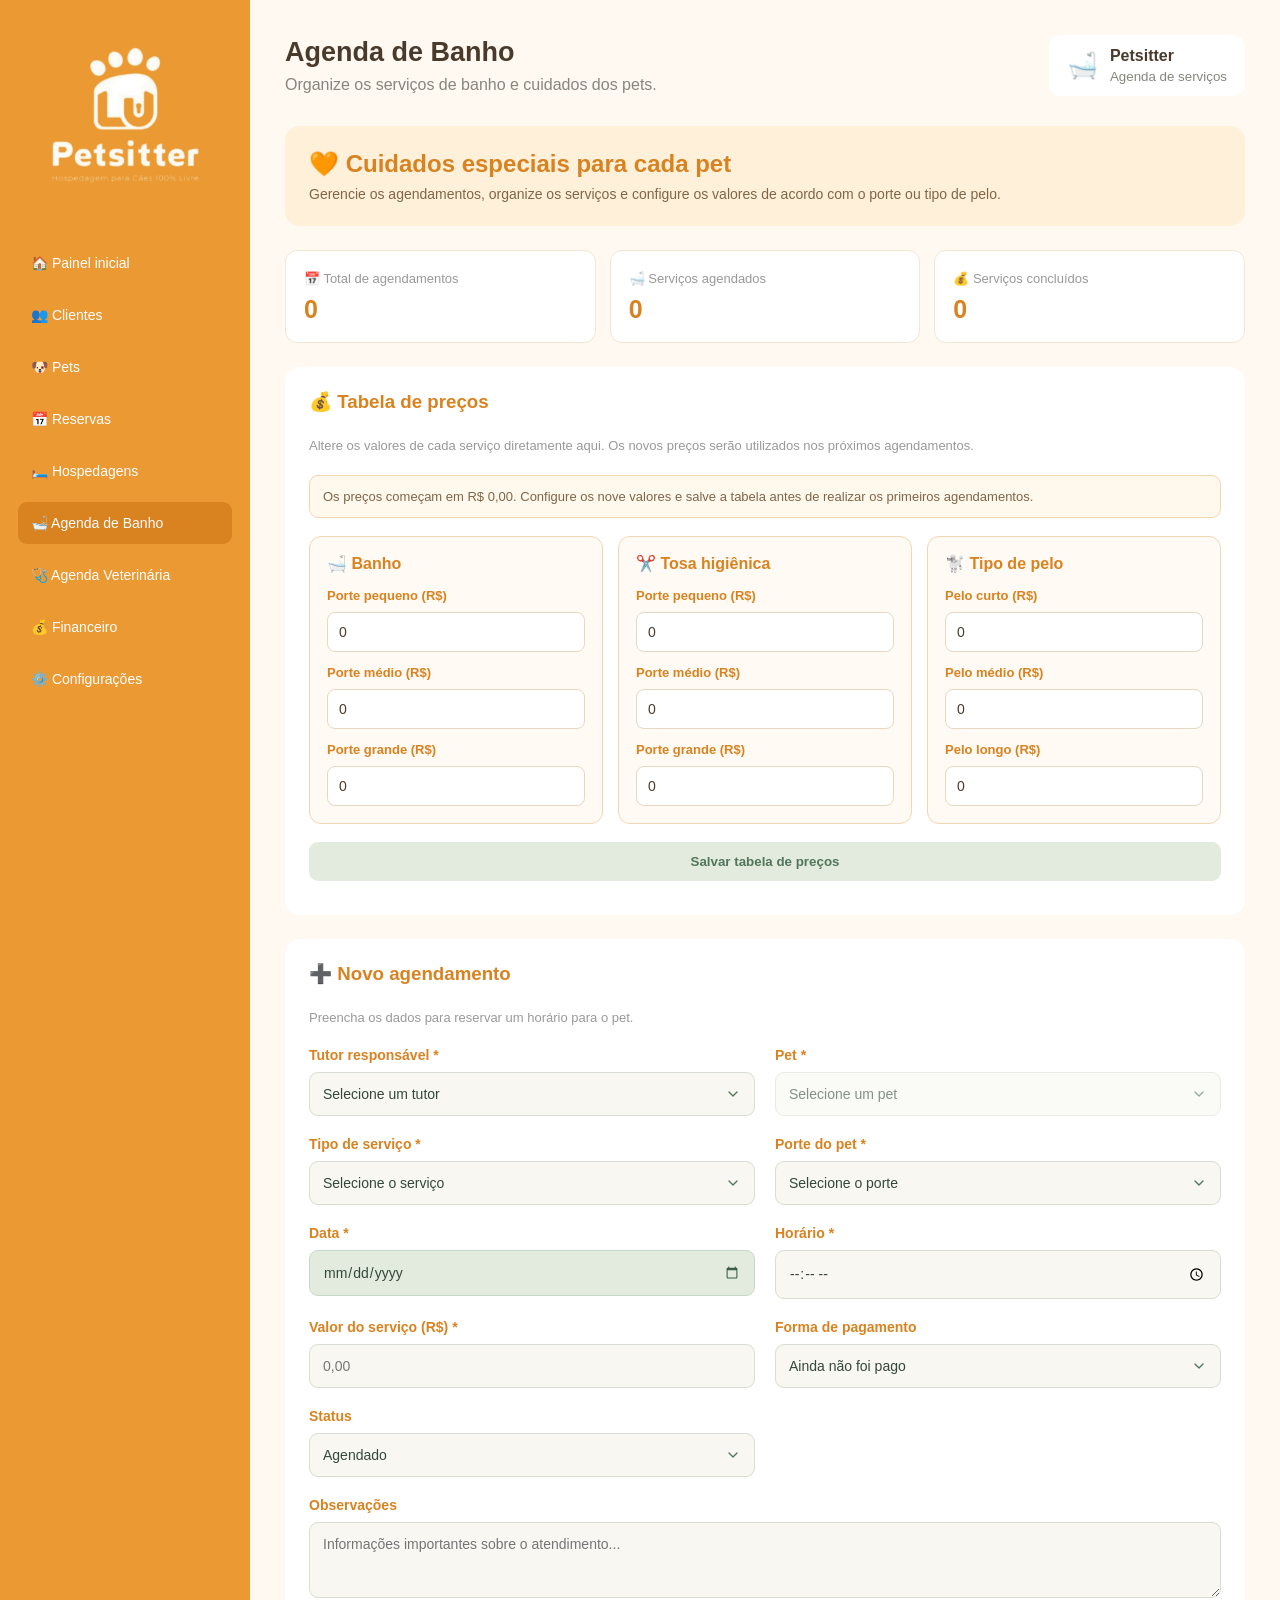
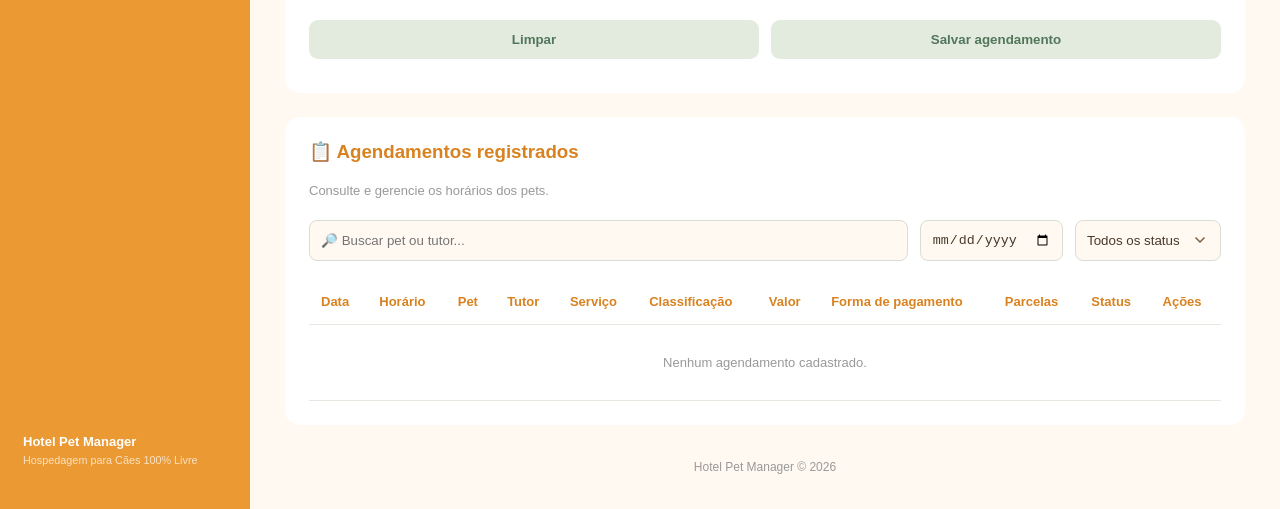
==== agenda-banho.html @ aa9d8057 "Atualizacao da Petsitter" ====
<!DOCTYPE html>
<html lang="pt-BR">
<head>
    <meta charset="UTF-8">
    <meta name="viewport" content="width=device-width, initial-scale=1.0">
    <meta name="theme-color" content="#EB9933">

    <title>Agenda de Banho | Petsitter</title>

    <link rel="stylesheet" href="css/style.css?v=5">

    <style>
        .pagina-intro {
            background: #FFF0DA;
            padding: 24px;
            border-radius: 15px;
            margin-bottom: 24px;
        }

        .pagina-intro h2 {
            color: #D98220;
            margin-bottom: 8px;
        }

        .pagina-intro p {
            color: #806548;
            font-size: 14px;
        }

        .secao-titulo {
            color: #D98220;
            margin-bottom: 8px;
        }

        .secao-descricao {
            color: #999;
            font-size: 13px;
            margin-bottom: 22px;
        }

        .precos-grid {
            display: grid;
            grid-template-columns: repeat(3, minmax(0, 1fr));
            gap: 15px;
        }

        .preco-card {
            background: #FFFAF3;
            border: 1px solid #F3D7B2;
            border-radius: 12px;
            padding: 17px;
        }

        .preco-card h4 {
            color: #D98220;
            margin-bottom: 15px;
        }

        .preco-card .form-group {
            margin-bottom: 13px;
        }

        .preco-card .form-group:last-child {
            margin-bottom: 0;
        }

        .preco-card label {
            font-size: 13px;
        }

        .preco-card input {
            width: 100%;
            padding: 11px;
            border: 1px solid #E8D7C1;
            border-radius: 8px;
            background: white;
            color: #493A2B;
        }

        .precos-acoes {
            display: flex;
            justify-content: flex-end;
            margin-top: 18px;
        }

        .precos-acoes button,
        .btn-agenda {
            border: none;
            border-radius: 9px;
            padding: 12px 18px;
            cursor: pointer;
            font-weight: bold;
        }

        .btn-salvar-precos {
            background: #EB9933;
            color: white;
        }

        .btn-salvar-precos:hover {
            background: #D98220;
        }

        .campo-parcelas {
            display: none;
        }

        .campo-parcelas.visivel {
            display: block;
        }

        .status-agenda {
            display: inline-block;
            padding: 6px 10px;
            border-radius: 20px;
            font-size: 11px;
            font-weight: bold;
            white-space: nowrap;
        }

        .status-agendado {
            background: #FFF0DA;
            color: #B86C14;
        }

        .status-concluido {
            background: #E2EBDD;
            color: #52765C;
        }

        .status-cancelado {
            background: #F4DEDA;
            color: #A3473B;
        }

        .acoes-agenda {
            display: flex;
            gap: 6px;
            flex-wrap: wrap;
        }

        .acoes-agenda button {
            border: none;
            border-radius: 7px;
            padding: 8px 10px;
            cursor: pointer;
            font-size: 12px;
        }

        .btn-status {
            background: #FFF0DA;
            color: #B86C14;
        }

        .btn-excluir-agenda {
            background: #F4DEDA;
            color: #A3473B;
        }

        .aviso-agenda {
            background: #FFF8EC;
            border: 1px solid #F3D7B2;
            color: #806548;
            border-radius: 9px;
            padding: 13px;
            font-size: 13px;
            margin-bottom: 18px;
        }

        .agenda-resumo {
            display: grid;
            grid-template-columns: repeat(3, minmax(0, 1fr));
            gap: 14px;
            margin-bottom: 24px;
        }

        .resumo-card {
            background: white;
            border-radius: 12px;
            padding: 18px;
            border: 1px solid #F3E6D5;
        }

        .resumo-card span {
            color: #999;
            font-size: 13px;
        }

        .resumo-card strong {
            display: block;
            color: #D98220;
            font-size: 25px;
            margin-top: 8px;
        }

        .agenda-filtros {
            display: flex;
            gap: 12px;
            flex-wrap: wrap;
            margin-bottom: 18px;
        }

        .agenda-filtros input,
        .agenda-filtros select {
            padding: 11px;
            border: 1px solid #D8DED3;
            border-radius: 8px;
            background: #FFF9F1;
            color: #493A2B;
        }

        .agenda-filtros input[type="search"] {
            flex: 1;
            min-width: 220px;
        }

        #filtroStatus {
            appearance: none;
            -webkit-appearance: none;
            color-scheme: light;
            padding-right: 40px;
            background-color: #FFF9F1;
            color: #493A2B;

            background-image: url("data:image/svg+xml,%3Csvg xmlns='http://www.w3.org/2000/svg' width='16' height='16' viewBox='0 0 24 24' fill='none' stroke='%23806548' stroke-width='2.5' stroke-linecap='round' stroke-linejoin='round'%3E%3Cpath d='m6 9 6 6 6-6'/%3E%3C/svg%3E");

            background-repeat: no-repeat;
            background-position: right 12px center;
        }

        #filtroStatus:focus {
            outline: 2px solid #EB9933;
            outline-offset: 1px;
        }

        @media(max-width: 850px) {
            .precos-grid {
                grid-template-columns: 1fr 1fr;
            }
        }

        @media(max-width: 650px) {
            .precos-grid,
            .agenda-resumo {
                grid-template-columns: 1fr;
            }

            .agenda-filtros {
                flex-direction: column;
            }

            .agenda-filtros input,
            .agenda-filtros select {
                width: 100%;
            }

            .precos-acoes button {
                width: 100%;
            }
        }

        body.modo-escuro .preco-card,
        body.modo-escuro .resumo-card {
            background: #2B362E;
            border-color: #526957;
        }

        body.modo-escuro .preco-card input,
        body.modo-escuro .agenda-filtros input,
        body.modo-escuro .agenda-filtros select {
            background: #202923;
            color: #E5EDE5;
            border-color: #526957;
        }

        body.modo-escuro .pagina-intro {
            background: #49321F;
        }

        body.modo-escuro .pagina-intro p {
            color: #E5D0B5;
        }

        body.modo-escuro .aviso-agenda {
            background: #49321F;
            border-color: #79502D;
            color: #FFE0B5;
        }

        body.modo-escuro .resumo-card span {
            color: #B5C4B5;
        }

        body.modo-escuro #filtroStatus {
            color-scheme: dark;
            background-color: #202923;
            color: #E5EDE5;

            background-image: url("data:image/svg+xml,%3Csvg xmlns='http://www.w3.org/2000/svg' width='16' height='16' viewBox='0 0 24 24' fill='none' stroke='%23E5D0B5' stroke-width='2.5' stroke-linecap='round' stroke-linejoin='round'%3E%3Cpath d='m6 9 6 6 6-6'/%3E%3C/svg%3E");
        }
    </style>
</head>

<body>

<div class="layout">

    <aside class="sidebar">

        <div class="logo logo-petsitter">
            <img
                src="img/logo-petsitter-transparente.png"
                alt="Petsitter - Hospedagem para Cães 100% Livre"
            >
        </div>

        <nav>
            <a href="index.html">🏠 Painel inicial</a>
            <a href="clientes.html">👥 Clientes</a>
            <a href="pets.html">🐶 Pets</a>
            <a href="reservas.html">📅 Reservas</a>
            <a href="hospedagem.html">🛏️ Hospedagens</a>
            <a href="agenda-banho.html" class="active">🛁 Agenda de Banho</a>
            <a href="agenda-vet.html">🩺 Agenda Veterinária</a>
            <a href="financeiro.html">💰 Financeiro</a>
            <a href="configuracoes.html">⚙️ Configurações</a>
        </nav>

        <div class="sidebar-footer">
            <span class="nomeHotelDinamico">Petsitter</span>
            <small>Hospedagem para Cães 100% Livre</small>
        </div>

    </aside>

    <div class="menu-fundo" id="menuFundo"></div>

    <main class="main-content">

        <header class="topbar">

            <button
                class="menu-toggle"
                id="abrirMenu"
                type="button"
                aria-label="Abrir menu"
                aria-expanded="false"
            >☰</button>

            <div>
                <h1>Agenda de Banho</h1>
                <p>Organize os serviços de banho e cuidados dos pets.</p>
            </div>

            <div class="user-profile">
                <span>🛁</span>
                <div>
                    <strong>Petsitter</strong>
                    <small>Agenda de serviços</small>
                </div>
            </div>

        </header>

        <section class="pagina-intro">
            <h2>🧡 Cuidados especiais para cada pet</h2>
            <p>
                Gerencie os agendamentos, organize os serviços
                e configure os valores de acordo com o porte ou tipo de pelo.
            </p>
        </section>

        <!-- RESUMO -->

        <section class="agenda-resumo">

            <div class="resumo-card">
                <span>📅 Total de agendamentos</span>
                <strong id="totalAgendamentos">0</strong>
            </div>

            <div class="resumo-card">
                <span>🛁 Serviços agendados</span>
                <strong id="servicosPendentes">0</strong>
            </div>

            <div class="resumo-card">
                <span>💰 Serviços concluídos</span>
                <strong id="servicosConcluidos">0</strong>
            </div>

        </section>

        <!-- CONFIGURAÇÃO DE PREÇOS -->

        <section class="panel client-form">

            <h3 class="secao-titulo">💰 Tabela de preços</h3>

            <p class="secao-descricao">
                Altere os valores de cada serviço diretamente aqui.
                Os novos preços serão utilizados nos próximos agendamentos.
            </p>

            <div class="aviso-agenda" id="avisoConfigPrecos">
                Os preços começam em R$ 0,00. Configure os nove valores
                e salve a tabela antes de realizar os primeiros agendamentos.
            </div>

            <div class="precos-grid">

                <div class="preco-card">
                    <h4>🛁 Banho</h4>

                    <div class="form-group">
                        <label for="banhoPequeno">Porte pequeno (R$)</label>
                        <input type="number" id="banhoPequeno" min="0" step="0.01">
                    </div>

                    <div class="form-group">
                        <label for="banhoMedio">Porte médio (R$)</label>
                        <input type="number" id="banhoMedio" min="0" step="0.01">
                    </div>

                    <div class="form-group">
                        <label for="banhoGrande">Porte grande (R$)</label>
                        <input type="number" id="banhoGrande" min="0" step="0.01">
                    </div>
                </div>

                <div class="preco-card">
                    <h4>✂️ Tosa higiênica</h4>

                    <div class="form-group">
                        <label for="tosaPequeno">Porte pequeno (R$)</label>
                        <input type="number" id="tosaPequeno" min="0" step="0.01">
                    </div>

                    <div class="form-group">
                        <label for="tosaMedio">Porte médio (R$)</label>
                        <input type="number" id="tosaMedio" min="0" step="0.01">
                    </div>

                    <div class="form-group">
                        <label for="tosaGrande">Porte grande (R$)</label>
                        <input type="number" id="tosaGrande" min="0" step="0.01">
                    </div>
                </div>

                <div class="preco-card">
                    <h4>🐩 Tipo de pelo</h4>

                    <div class="form-group">
                        <label for="peloPequeno">Pelo curto (R$)</label>
                        <input type="number" id="peloPequeno" min="0" step="0.01">
                    </div>

                    <div class="form-group">
                        <label for="peloMedio">Pelo médio (R$)</label>
                        <input type="number" id="peloMedio" min="0" step="0.01">
                    </div>

                    <div class="form-group">
                        <label for="peloGrande">Pelo longo (R$)</label>
                        <input type="number" id="peloGrande" min="0" step="0.01">
                    </div>
                </div>

            </div>

            <div class="precos-acoes">
                <button
                    type="button"
                    class="btn-agenda btn-salvar-precos"
                    id="salvarPrecos"
                >
                    Salvar tabela de preços
                </button>
            </div>

        </section>

        <!-- NOVO AGENDAMENTO -->

        <section class="panel client-form">

            <h3 class="secao-titulo">➕ Novo agendamento</h3>

            <p class="secao-descricao">
                Preencha os dados para reservar um horário para o pet.
            </p>

            <form id="agendaForm">

                <div class="form-grid">

                    <div class="form-group">
                        <label for="agendaTutor">Tutor responsável *</label>
                        <select id="agendaTutor" required>
                            <option value="">Selecione um tutor</option>
                        </select>
                    </div>

                    <div class="form-group">
                        <label for="agendaPet">Pet *</label>
                        <select id="agendaPet" required disabled>
                            <option value="">Selecione um pet</option>
                        </select>
                    </div>

                    <div class="form-group">
                        <label for="agendaServico">Tipo de serviço *</label>
                        <select id="agendaServico" required>
                            <option value="">Selecione o serviço</option>
                            <option value="banho">Banho</option>
                            <option value="tosa">Tosa higiênica</option>
                            <option value="pelo">Tipo de pelo</option>
                        </select>
                    </div>

                    <div class="form-group">
                        <label for="agendaPorte" id="labelClassificacao">
                            Porte do pet *
                        </label>

                        <select id="agendaPorte" required>
                            <option value="">Selecione o porte</option>
                            <option value="pequeno">Pequeno</option>
                            <option value="medio">Médio</option>
                            <option value="grande">Grande</option>
                        </select>
                    </div>

                    <div class="form-group">
                        <label for="agendaData">Data *</label>
                        <input type="date" id="agendaData" required>
                    </div>

                    <div class="form-group">
                        <label for="agendaHorario">Horário *</label>
                        <input type="time" id="agendaHorario" required>
                    </div>

                    <div class="form-group">
                        <label for="agendaValor">Valor do serviço (R$) *</label>
                        <input
                            type="number"
                            id="agendaValor"
                            min="0"
                            step="0.01"
                            placeholder="0,00"
                            required
                        >
                    </div>

                    <div class="form-group">
                        <label for="agendaFormaPagamento">Forma de pagamento</label>
                        <select id="agendaFormaPagamento">
                            <option value="">Ainda não foi pago</option>
                            <option value="PIX">PIX</option>
                            <option value="Dinheiro">Dinheiro</option>
                            <option value="Cartão de crédito">Cartão de crédito</option>
                            <option value="Cartão de débito">Cartão de débito</option>
                        </select>
                    </div>

                    <div class="form-group campo-parcelas" id="grupoParcelas">
                        <label for="agendaParcelas">Parcelamento no crédito</label>
                        <select id="agendaParcelas">
                            <option value="1">1x</option>
                            <option value="2">2x</option>
                            <option value="3">3x</option>
                            <option value="4">4x</option>
                            <option value="5">5x</option>
                            <option value="6">6x</option>
                            <option value="7">7x</option>
                            <option value="8">8x</option>
                            <option value="9">9x</option>
                            <option value="10">10x</option>
                            <option value="11">11x</option>
                            <option value="12">12x</option>
                        </select>
                    </div>

                    <div class="form-group">
                        <label for="agendaStatus">Status</label>
                        <select id="agendaStatus">
                            <option value="Agendado">Agendado</option>
                            <option value="Concluído">Concluído</option>
                            <option value="Cancelado">Cancelado</option>
                        </select>
                    </div>

                    <div class="form-group full-width">
                        <label for="agendaObservacoes">Observações</label>
                        <textarea
                            id="agendaObservacoes"
                            rows="3"
                            placeholder="Informações importantes sobre o atendimento..."
                        ></textarea>
                    </div>

                </div>

                <div class="form-actions">

                    <button type="reset" class="btn-secondary">
                        Limpar
                    </button>

                    <button type="submit" class="btn-primary">
                        Salvar agendamento
                    </button>

                </div>

            </form>

        </section>

        <!-- LISTA DE AGENDAMENTOS -->

        <section class="panel client-list">

            <div class="list-header">
                <div>
                    <h3 class="secao-titulo">📋 Agendamentos registrados</h3>
                    <p>Consulte e gerencie os horários dos pets.</p>
                </div>
            </div>

            <div class="agenda-filtros">

                <input
                    type="search"
                    id="filtroBusca"
                    placeholder="🔎 Buscar pet ou tutor..."
                    aria-label="Buscar pet ou tutor"
                >

                <input
                    type="date"
                    id="filtroData"
                    aria-label="Filtrar por data"
                >

                <select id="filtroStatus">
                    <option value="">Todos os status</option>
                    <option value="Agendado">Agendados</option>
                    <option value="Concluído">Concluídos</option>
                    <option value="Cancelado">Cancelados</option>
                </select>

            </div>

            <div class="table-container">

                <table>

                    <thead>
                        <tr>
                            <th>Data</th>
                            <th>Horário</th>
                            <th>Pet</th>
                            <th>Tutor</th>
                            <th>Serviço</th>
                            <th>Classificação</th>
                            <th>Valor</th>
                            <th>Forma de pagamento</th>
                            <th>Parcelas</th>
                            <th>Status</th>
                            <th>Ações</th>
                        </tr>
                    </thead>

                    <tbody id="agendaTable">
                        <tr>
                            <td colspan="11" class="empty-table">
                                Nenhum agendamento cadastrado.
                            </td>
                        </tr>
                    </tbody>

                </table>

            </div>

        </section>

        <footer>
            <span class="nomeHotelDinamico">Petsitter</span> © 2026
        </footer>

    </main>

</div>

<script src="js/agenda-banho.js?v=4"></script>
<script src="js/app.js?v=5"></script>

</body>
</html>
---- css/style.css ----
* {
    margin: 0;
    padding: 0;
    box-sizing: border-box;
}

body {
    font-family: Arial, sans-serif;
    background: #F5F3EA;
    color: #34483A;
    min-height: 100vh;
}

.layout {
    display: flex;
    min-height: 100vh;
}

.sidebar {
    width: 250px;
    min-height: 100vh;
    background: #52765C;
    color: white;
    padding: 28px 18px;
    display: flex;
    flex-direction: column;
}

.logo {
    text-align: center;
    margin-bottom: 40px;
}

.logo span {
    font-size: 35px;
}

.logo h2 {
    font-size: 22px;
    margin-top: 8px;
}

.logo small {
    letter-spacing: 3px;
    font-size: 10px;
}

nav {
    display: flex;
    flex-direction: column;
    gap: 10px;
}

nav a {
    color: white;
    text-decoration: none;
    padding: 13px;
    border-radius: 9px;
    font-size: 14px;
}

nav a:hover,
nav a.active {
    background: #6F9277;
}

.sidebar-footer {
    margin-top: auto;
    font-size: 13px;
    padding: 15px 5px;
}

.sidebar-footer small {
    display: block;
    margin-top: 5px;
    opacity: 0.7;
}

.main-content {
    flex: 1;
    padding: 35px;
    min-width: 0;
}

.topbar {
    display: flex;
    justify-content: space-between;
    align-items: center;
    gap: 20px;
    margin-bottom: 30px;
}

.topbar h1 {
    font-size: 27px;
    margin-bottom: 8px;
}

.topbar p {
    color: #85877E;
}

.user-profile {
    display: flex;
    align-items: center;
    gap: 12px;
    background: white;
    padding: 12px 18px;
    border-radius: 12px;
}

.user-profile span {
    font-size: 25px;
}

.user-profile small {
    display: block;
    color: #85877E;
    margin-top: 4px;
}

.welcome {
    background: #E2EBDD;
    padding: 28px;
    border-radius: 16px;
    margin-bottom: 25px;
}

.welcome h2 {
    font-size: 22px;
    margin-bottom: 9px;
}

.welcome p {
    color: #69776A;
}

.stats {
    display: grid;
    grid-template-columns: repeat(4, minmax(0, 1fr));
    gap: 18px;
    margin-bottom: 25px;
}

.stat-card {
    background: white;
    padding: 22px;
    border-radius: 15px;
    box-shadow: 0 3px 12px #34483A0A;
}

.stat-card span {
    font-size: 25px;
}

.stat-card p {
    color: #85877E;
    margin: 13px 0;
    font-size: 14px;
}

.stat-card h2 {
    font-size: 25px;
    color: #52765C;
    margin-bottom: 8px;
}

.stat-card small {
    color: #999;
}

.dashboard-bottom {
    display: grid;
    grid-template-columns: 1.5fr 1fr;
    gap: 20px;
}

.panel {
    background: white;
    padding: 24px;
    border-radius: 15px;
}

.panel h3 {
    margin-bottom: 20px;
}

.empty-state {
    color: #999;
    padding: 20px 0;
    font-size: 14px;
}

.panel button {
    width: 100%;
    padding: 12px;
    margin-bottom: 10px;
    border: none;
    border-radius: 8px;
    background: #E2EBDD;
    color: #52765C;
    cursor: pointer;
    font-weight: bold;
}

.panel button:hover {
    background: #D1E0CE;
}

footer {
    text-align: center;
    color: #999;
    font-size: 12px;
    margin-top: 35px;
}

@media (max-width: 900px) {
    .stats {
        grid-template-columns: repeat(2, minmax(0, 1fr));
    }
}

/* CADASTRO DE CLIENTES */

.client-form,
.client-list {
    margin-bottom: 24px;
}

.client-form h3 {
    margin-bottom: 25px;
}

.form-grid {
    display: grid;
    grid-template-columns: repeat(2, minmax(0, 1fr));
    gap: 20px;
}

.form-group {
    display: flex;
    flex-direction: column;
    gap: 9px;
}

.form-group label {
    font-size: 14px;
    font-weight: bold;
    color: #52765C;
}

.form-group input,
.form-group textarea {
    width: 100%;
    padding: 13px;
    border: 1px solid #D8DED3;
    border-radius: 9px;
    background: #F8F7F1;
    color: #34483A;
    font-family: Arial, sans-serif;
    font-size: 14px;
    outline: none;
}

.form-group input:focus,
.form-group textarea:focus {
    border-color: #6F9277;
    box-shadow: 0 0 0 3px #6F927722;
}

.form-group textarea {
    resize: vertical;
}

.full-width {
    grid-column: 1 / -1;
}

.form-actions {
    display: flex;
    justify-content: flex-end;
    gap: 12px;
    margin-top: 22px;
}

.form-actions button {
    padding: 12px 20px;
    border: none;
    border-radius: 9px;
    cursor: pointer;
    font-weight: bold;
}

.btn-primary {
    background: #52765C;
    color: white;
}

.btn-primary:hover {
    background: #3F6049;
}

.btn-secondary {
    background: #E8E8DF;
    color: #526052;
}

.list-header {
    display: flex;
    justify-content: space-between;
    align-items: center;
    gap: 15px;
    margin-bottom: 22px;
}

.list-header p {
    color: #999;
    margin-top: 7px;
    font-size: 13px;
}

#clientCount {
    background: #E2EBDD;
    color: #52765C;
    padding: 9px 13px;
    border-radius: 20px;
    font-size: 13px;
}

.table-container {
    width: 100%;
    overflow-x: auto;
}

table {
    width: 100%;
    border-collapse: collapse;
    text-align: left;
}

th, td {
    padding: 15px 12px;
    border-bottom: 1px solid #E7E7DF;
    font-size: 13px;
}

th {
    color: #52765C;
}

td {
    color: #777D72;
}

.empty-table {
    text-align: center;
    padding: 30px;
    color: #999;
}

.btn-delete {
    background: #F4DEDA;
    color: #A3473B;
    border: none;
    border-radius: 7px;
    padding: 8px 12px;
    cursor: pointer;
}

@media (max-width: 650px) {
    .form-grid {
        grid-template-columns: 1fr;
    }

    .full-width {
        grid-column: auto;
    }

    .list-header {
        align-items: flex-start;
        flex-direction: column;
    }

    .form-actions {
        flex-wrap: wrap;
    }
}

/* SELECT DO CADASTRO DE PETS E RESERVAS */

.form-group select {
    width: 100%;
    padding: 13px 40px 13px 13px;
    border: 1px solid #D8DED3;
    border-radius: 9px;
    background-color: #F8F7F1;
    color: #34483A;
    font-family: Arial, sans-serif;
    font-size: 14px;
    outline: none;
    appearance: none;
    -webkit-appearance: none;
    background-image: url("data:image/svg+xml,%3Csvg xmlns='http://www.w3.org/2000/svg' width='16' height='16' viewBox='0 0 24 24' fill='none' stroke='%2352765C' stroke-width='2' stroke-linecap='round' stroke-linejoin='round'%3E%3Cpath d='m6 9 6 6 6-6'/%3E%3C/svg%3E");
    background-repeat: no-repeat;
    background-position: right 13px center;
    background-size: 16px;
    cursor: pointer;
}

.form-group select:focus {
    border-color: #6F9277;
    box-shadow: 0 0 0 3px #6F927722;
}

.form-group select:disabled {
    opacity: 0.6;
    cursor: not-allowed;
}

.form-group select option {
    background-color: #34483A;
    color: #F5F3EA;
}

/* DATAS DE ENTRADA E SAÍDA */

.form-group input[type="date"] {
    background-color: #E2EBDD;
    color: #34483A;
    color-scheme: light;
    border: 1px solid #C8D8C6;
    border-radius: 9px;
    padding: 13px;
    cursor: pointer;
}

.form-group input[type="date"]::-webkit-calendar-picker-indicator {
    cursor: pointer;
    filter: invert(38%) sepia(15%) saturate(800%)
            hue-rotate(85deg) brightness(85%);
}

/* CAMPO DE VALOR SEM SETINHAS */

.form-group input[type="number"] {
    appearance: textfield;
    -moz-appearance: textfield;
}

.form-group input[type="number"]::-webkit-inner-spin-button,
.form-group input[type="number"]::-webkit-outer-spin-button {
    -webkit-appearance: none;
    margin: 0;
}

/* FOCO DOS CAMPOS */

.form-group input[type="date"]:focus,
.form-group input[type="number"]:focus {
    border-color: #6F9277;
    box-shadow: 0 0 0 3px #6F927722;
    outline: none;
}

/* PAINEL DO RELÓGIO */

.painel-relogio {
    text-align: center;
    display: flex;
    flex-direction: column;
    justify-content: center;
    align-items: center;
    min-height: 260px;
    background: #E2EBDD;
}

.painel-relogio > span {
    color: #52765C;
    font-weight: 600;
}

.painel-relogio h2 {
    font-size: 46px;
    color: #365640;
    margin: 18px 0 5px;
    letter-spacing: 3px;
}

.painel-relogio > p {
    color: #52765C;
    text-transform: capitalize;
}

.mensagem-dia {
    margin-top: 20px;
    color: #365640;
    font-size: 14px;
    font-weight: 500;
}

/* CENTRAL DE GERENCIAMENTO */

.painel-acessos > p {
    color: #777;
    margin: 8px 0 20px;
}

.acessos-grid {
    display: grid;
    grid-template-columns: repeat(2, minmax(0, 1fr));
    gap: 12px;
}

.acesso-card {
    background: #F7F8F5;
    border: 1px solid #E2EBDD;
    border-radius: 12px;
    padding: 15px 10px;
    text-decoration: none;
    display: flex;
    flex-direction: column;
    gap: 6px;
    transition: 0.2s;
}

.acesso-card:hover {
    background: #E2EBDD;
    transform: translateY(-3px);
}

.acesso-card span {
    font-size: 25px;
}

.acesso-card strong {
    color: #365640;
}

.acesso-card small {
    color: #777;
    font-size: 12px;
}

@media (max-width: 600px) {
    .acessos-grid {
        grid-template-columns: 1fr;
    }

    .painel-relogio h2 {
        font-size: 36px;
    }
}

/* RELÓGIO DO DASHBOARD */

.painel-relogio {
    display: flex;
    flex-direction: column;
    justify-content: center;
    align-items: center;
    text-align: center;
    background: #E2EBDD;
}

.painel-relogio h2 {
    font-size: 36px;
    color: #365640;
    margin: 15px 0 5px;
    letter-spacing: 2px;
}

.painel-relogio p {
    color: #52765C;
    text-transform: capitalize;
}

.mensagem-dia {
    margin-top: 18px;
    color: #365640;
    font-size: 13px;
    font-weight: 500;
}

/* MENU LATERAL NO CELULAR */

.menu-toggle {
    display: none;
    border: none;
    background: #52765C;
    color: white;
    font-size: 25px;
    width: 46px;
    height: 46px;
    border-radius: 10px;
    cursor: pointer;
    align-items: center;
    justify-content: center;
}

.menu-fechar {
    display: none !important;
}

.menu-fundo {
    display: none;
}

/* AJUSTES GERAIS DO MENU MOBILE */

@media (max-width: 650px) {

    .layout {
        display: block;
        min-height: 100vh;
    }

    .sidebar {
        position: fixed;
        top: 0;
        left: 0;
        bottom: 0;
        width: min(290px, 82vw);
        height: 100vh;
        height: 100dvh;
        min-height: 0;
        overflow-y: auto;
        z-index: 1001;
        padding: 28px 18px;
        transform: translateX(-105%);
        transition: transform 0.28s ease;
        box-shadow: 8px 0 25px #00000020;
    }

    body.menu-aberto .sidebar {
        transform: translateX(0);
    }

    .menu-toggle {
        display: flex;
        align-items: center;
        justify-content: center;
        flex-shrink: 0;
        width: 44px;
        height: 44px;
        border: none;
        border-radius: 9px;
        background: #E2EBDD;
        color: #365640;
        font-size: 27px;
        cursor: pointer;
    }

    .menu-fundo {
        display: block;
        position: fixed;
        inset: 0;
        z-index: 1000;
        background: #00000055;
        opacity: 0;
        visibility: hidden;
        transition: opacity 0.28s ease,
                    visibility 0.28s ease;
    }

    body.menu-aberto .menu-fundo {
        opacity: 1;
        visibility: visible;
    }

    .logo {
        margin-bottom: 35px;
    }

    nav {
        gap: 9px;
    }

    nav a {
        font-size: 16px;
        padding: 15px 13px;
    }

    .sidebar-footer {
        display: block;
    }

    .main-content {
        width: 100%;
        padding: 18px 14px 25px;
    }

    .topbar {
        flex-direction: row;
        align-items: center;
        gap: 12px;
    }

    .topbar > div:first-of-type {
        flex: 1;
        min-width: 0;
    }

    .topbar h1 {
        font-size: 25px;
    }

    .topbar p {
        font-size: 14px;
        line-height: 1.4;
    }

    .user-profile {
        padding: 9px;
        gap: 7px;
    }

    .user-profile span {
        font-size: 22px;
    }

    .user-profile strong {
        font-size: 13px;
    }

    .user-profile small {
        font-size: 11px;
    }

    .welcome {
        padding: 20px 17px;
        margin-bottom: 18px;
    }

    .welcome h2 {
        font-size: 20px;
        line-height: 1.4;
    }

    .welcome p {
        font-size: 15px;
    }

    .stats {
        grid-template-columns: repeat(2, minmax(0, 1fr));
        gap: 11px;
        margin-bottom: 18px;
    }

    .stat-card {
        padding: 15px 12px;
    }

    .stat-card span {
        font-size: 24px;
    }

    .stat-card p {
        font-size: 15px;
        line-height: 1.35;
        margin: 9px 0;
    }

    .stat-card h2 {
        font-size: 22px;
    }

    .stat-card small {
        font-size: 12px;
        line-height: 1.4;
    }

    .dashboard-bottom {
        grid-template-columns: minmax(0, 1.3fr) minmax(112px, 0.85fr);
        gap: 10px;
        align-items: stretch;
    }

    .dashboard-bottom .panel {
        min-width: 0;
        padding: 13px 10px;
        border-radius: 12px;
    }

    .dashboard-bottom .panel h3 {
        font-size: 14px;
        line-height: 1.4;
        margin-bottom: 12px;
    }

    .empty-state {
        font-size: 13px;
        line-height: 1.5;
        padding: 10px 0;
    }

    .painel-relogio {
        min-height: 0;
        gap: 5px;
    }

    .painel-relogio h2 {
        font-size: clamp(20px, 6vw, 27px);
        letter-spacing: 0;
        margin: 8px 0 3px;
    }

    .painel-relogio p {
        font-size: 11px;
        line-height: 1.4;
    }

    .mensagem-dia {
        font-size: 11px;
        line-height: 1.4;
        margin-top: 8px;
    }

    footer {
        font-size: 12px;
        margin-top: 25px;
    }
}

@media (max-width: 360px) {

    .main-content {
        padding-left: 10px;
        padding-right: 10px;
    }

    .dashboard-bottom {
        grid-template-columns: minmax(0, 1.15fr) minmax(105px, 0.85fr);
        gap: 7px;
    }

    .dashboard-bottom .panel {
        padding: 10px 8px;
    }

    .user-profile {
        padding: 7px;
    }

    .user-profile small {
        display: none;
    }
}

/* BOTÃO DO MENU NAS PÁGINAS INTERNAS */

.menu-toggle {
    display: none;
}

@media screen and (max-width: 650px) {

    .topbar .menu-toggle,
    button.menu-toggle#abrirMenu {
        display: flex !important;
        visibility: visible !important;
        opacity: 1 !important;
        align-items: center !important;
        justify-content: center !important;
        flex: 0 0 44px !important;
        width: 44px !important;
        min-width: 44px !important;
        height: 44px !important;
        padding: 0 !important;
        margin: 0 !important;
        border: 0 !important;
        border-radius: 9px !important;
        background: #E2EBDD !important;
        color: #365640 !important;
        font-family: Arial, sans-serif;
        font-size: 27px !important;
        line-height: 1 !important;
        cursor: pointer;
    }

    .topbar {
        display: flex;
        flex-direction: row !important;
        align-items: center !important;
        gap: 12px;
    }
}

/* =====================================
   PAINEL INICIAL - MELHOR APROVEITAMENTO
===================================== */

.main-content:has(.dashboard-bottom) {
    min-height: 100vh;
    display: flex;
    flex-direction: column;
}

.main-content:has(.dashboard-bottom) .dashboard-bottom {
    flex: 1;
    min-height: 280px;
    align-items: stretch;
}

.main-content:has(.dashboard-bottom) .dashboard-bottom > .panel {
    min-height: 100%;
}

.main-content:has(.dashboard-bottom) footer {
    margin-top: auto;
    padding-top: 25px;
    padding-bottom: 10px;
}

/* AJUSTE DO PAINEL NO CELULAR */

@media screen and (max-width: 650px) {

    .main-content:has(.dashboard-bottom) {
        min-height: 100dvh;
    }

    .main-content:has(.dashboard-bottom) .dashboard-bottom {
        flex: 1;
        min-height: 280px;
    }

    .main-content:has(.dashboard-bottom) .dashboard-bottom > .panel {
        min-height: 100%;
    }

    .main-content:has(.dashboard-bottom) footer {
        margin-top: auto;
        padding-top: 25px;
        padding-bottom: 15px;
    }
}

/* AJUSTE DO ESPAÇO INFERIOR - HOSPEDAGENS */
@media screen and (max-width: 650px) {
    .main-content:has(#hospedagemTable) {
        min-height: 100dvh;
        display: flex;
        flex-direction: column;
    }

    .main-content:has(#hospedagemTable) footer {
        margin-top: auto;
        padding-top: 15px;
        padding-bottom: 10px;
    }
}

/* =====================================
   MODO ESCURO - HOTEL PET MANAGER
===================================== */

body.modo-escuro {
    background: #202923;
    color: #E5EDE5;
}

body.modo-escuro .main-content {
    background: #202923;
}

body.modo-escuro .topbar p,
body.modo-escuro .welcome p {
    color: #B5C4B5;
}

body.modo-escuro .welcome,
body.modo-escuro .painel-relogio {
    background: #303D33;
    color: #E5EDE5;
}

body.modo-escuro .panel,
body.modo-escuro .stat-card,
body.modo-escuro .user-profile {
    background: #2B362E;
    color: #E5EDE5;
    box-shadow: 0 3px 12px #00000020;
}

body.modo-escuro .stat-card h2,
body.modo-escuro .painel-relogio h2,
body.modo-escuro .mensagem-dia {
    color: #A8D0AE;
}

body.modo-escuro .stat-card p,
body.modo-escuro .stat-card small,
body.modo-escuro .user-profile small,
body.modo-escuro .empty-state,
body.modo-escuro .panel p {
    color: #B5C4B5;
}

body.modo-escuro .form-group label,
body.modo-escuro th {
    color: #A8D0AE;
}

body.modo-escuro .form-group input,
body.modo-escuro .form-group textarea,
body.modo-escuro .form-group select {
    background-color: #202923;
    color: #E5EDE5;
    border-color: #526957;
}

body.modo-escuro .form-group input::placeholder,
body.modo-escuro .form-group textarea::placeholder {
    color: #9AA99C;
}

body.modo-escuro .form-group input[type="date"] {
    background-color: #202923;
    color: #E5EDE5;
    color-scheme: dark;
    border-color: #526957;
}

body.modo-escuro .form-group select option {
    background-color: #2B362E;
    color: #E5EDE5;
}

body.modo-escuro th,
body.modo-escuro td {
    border-bottom-color: #435247;
}

body.modo-escuro td {
    color: #C4CEC5;
}

body.modo-escuro .acesso-card {
    background: #202923;
    border-color: #526957;
}

body.modo-escuro .acesso-card strong {
    color: #A8D0AE;
}

body.modo-escuro .acesso-card small {
    color: #B5C4B5;
}

body.modo-escuro .acesso-card:hover {
    background: #35483A;
}

body.modo-escuro #clientCount {
    background: #35483A;
    color: #C6E2CA;
}

body.modo-escuro footer {
    color: #9AA99C;
}

body.modo-escuro .menu-toggle {
    background: #35483A !important;
    color: #E5EDE5 !important;
}

body.modo-escuro .sidebar {
    background: #293B2E;
}

body.modo-escuro nav a:hover,
body.modo-escuro nav a.active {
    background: #46664D;
}

body.modo-escuro .btn-secondary {
    background: #35483A;
    color: #E5EDE5;
}

body.modo-escuro .panel button:not(.btn-primary) {
    background: #35483A;
    color: #C6E2CA;
}

body.modo-escuro .panel button:not(.btn-primary):hover {
    background: #46664D;
}

body.modo-escuro .btn-delete {
    background: #593B38;
    color: #F0B6AC;
}

/* ALINHAMENTO DOS CHECKBOXES */

.form-group label:has(input[type="checkbox"]) {
    display: flex;
    align-items: center;
    justify-content: flex-start;
    gap: 10px;
    text-align: left;
    width: 100%;
}

.form-group input[type="checkbox"] {
    width: 20px !important;
    height: 20px;
    flex: 0 0 20px;
    margin: 0;
    accent-color: #52765C;
}

/* ALINHAMENTO DOS CONTROLES DE CONFIGURAÇÕES */

.form-group label:has(input[type="checkbox"]) {
    display: flex;
    align-items: center;
    justify-content: flex-start;
    gap: 10px;
    width: 100%;
    text-align: left;
    cursor: pointer;
    margin-bottom: 10px;
}

.form-group label input[type="checkbox"] {
    width: 18px !important;
    height: 18px;
    min-width: 18px;
    margin: 0;
    flex-shrink: 0;
    accent-color: #52765C;
    cursor: pointer;
}

/* =====================================
   IDENTIDADE VISUAL PETSITTER
===================================== */

:root {
    --laranja-principal: #EB9933;
    --laranja-escuro: #D98220;
    --laranja-claro: #FFF0DA;
    --laranja-destaque: #F4B65F;
}

/* Cores gerais */
body {
    background: #FFF9F1;
    color: #493A2B;
}

/* Menu lateral */
.sidebar {
    background: var(--laranja-principal);
}

nav a:hover,
nav a.active {
    background: var(--laranja-escuro);
}

/* Logo e rodapé */
.logo,
.sidebar-footer {
    color: white;
}

/* Destaques */
.welcome {
    background: var(--laranja-claro);
}

.stat-card h2,
.form-group label,
th {
    color: var(--laranja-escuro);
}

/* Botões */
.btn-primary,
.menu-toggle {
    background: var(--laranja-principal);
    color: white;
}

.btn-primary:hover {
    background: var(--laranja-escuro);
}

/* Botão mobile */
@media (max-width: 650px) {
    .menu-toggle,
    .topbar .menu-toggle,
    button.menu-toggle#abrirMenu {
        background: var(--laranja-claro) !important;
        color: var(--laranja-escuro) !important;
    }
}

/* Campos */
.form-group input:focus,
.form-group textarea:focus,
.form-group select:focus {
    border-color: var(--laranja-principal);
    box-shadow: 0 0 0 3px #EB993322;
}

/* Contador */
#clientCount {
    background: var(--laranja-claro);
    color: var(--laranja-escuro);
}

/* Painel do relógio */
.painel-relogio {
    background: var(--laranja-claro);
}

.painel-relogio h2,
.painel-relogio > p,
.mensagem-dia {
    color: var(--laranja-escuro);
}

/* Cartões de acesso */
.acesso-card {
    background: #FFFAF3;
    border-color: #F3D7B2;
}

.acesso-card strong {
    color: var(--laranja-escuro);
}

.acesso-card:hover {
    background: var(--laranja-claro);
}

/* Modo escuro */
body.modo-escuro .sidebar {
    background: #713F19;
}

body.modo-escuro nav a:hover,
body.modo-escuro nav a.active {
    background: #965B27;
}

body.modo-escuro .stat-card h2,
body.modo-escuro .form-group label,
body.modo-escuro th,
body.modo-escuro .acesso-card strong,
body.modo-escuro .painel-relogio h2,
body.modo-escuro .mensagem-dia {
    color: #F4B65F;
}

body.modo-escuro .welcome,
body.modo-escuro .painel-relogio {
    background: #49321F;
}

body.modo-escuro .menu-toggle {
    background: #713F19 !important;
    color: #FFF0DA !important;
}

body.modo-escuro .acesso-card {
    border-color: #79502D;
}

body.modo-escuro #clientCount {
    background: #713F19;
    color: #FFE0B5;
}

/* Checkbox */
.form-group input[type="checkbox"] {
    accent-color: var(--laranja-principal);
}

/* =====================================
   LOGO PETSITTER
===================================== */

.logo-petsitter {
    display: flex;
    justify-content: center;
    align-items: center;
    padding: 15px 10px;
}

.logo-petsitter img {
    display: block;
    width: 155px;
    max-width: 100%;
    height: auto;
    object-fit: contain;
}

.sidebar-footer span {
    font-weight: bold;
}
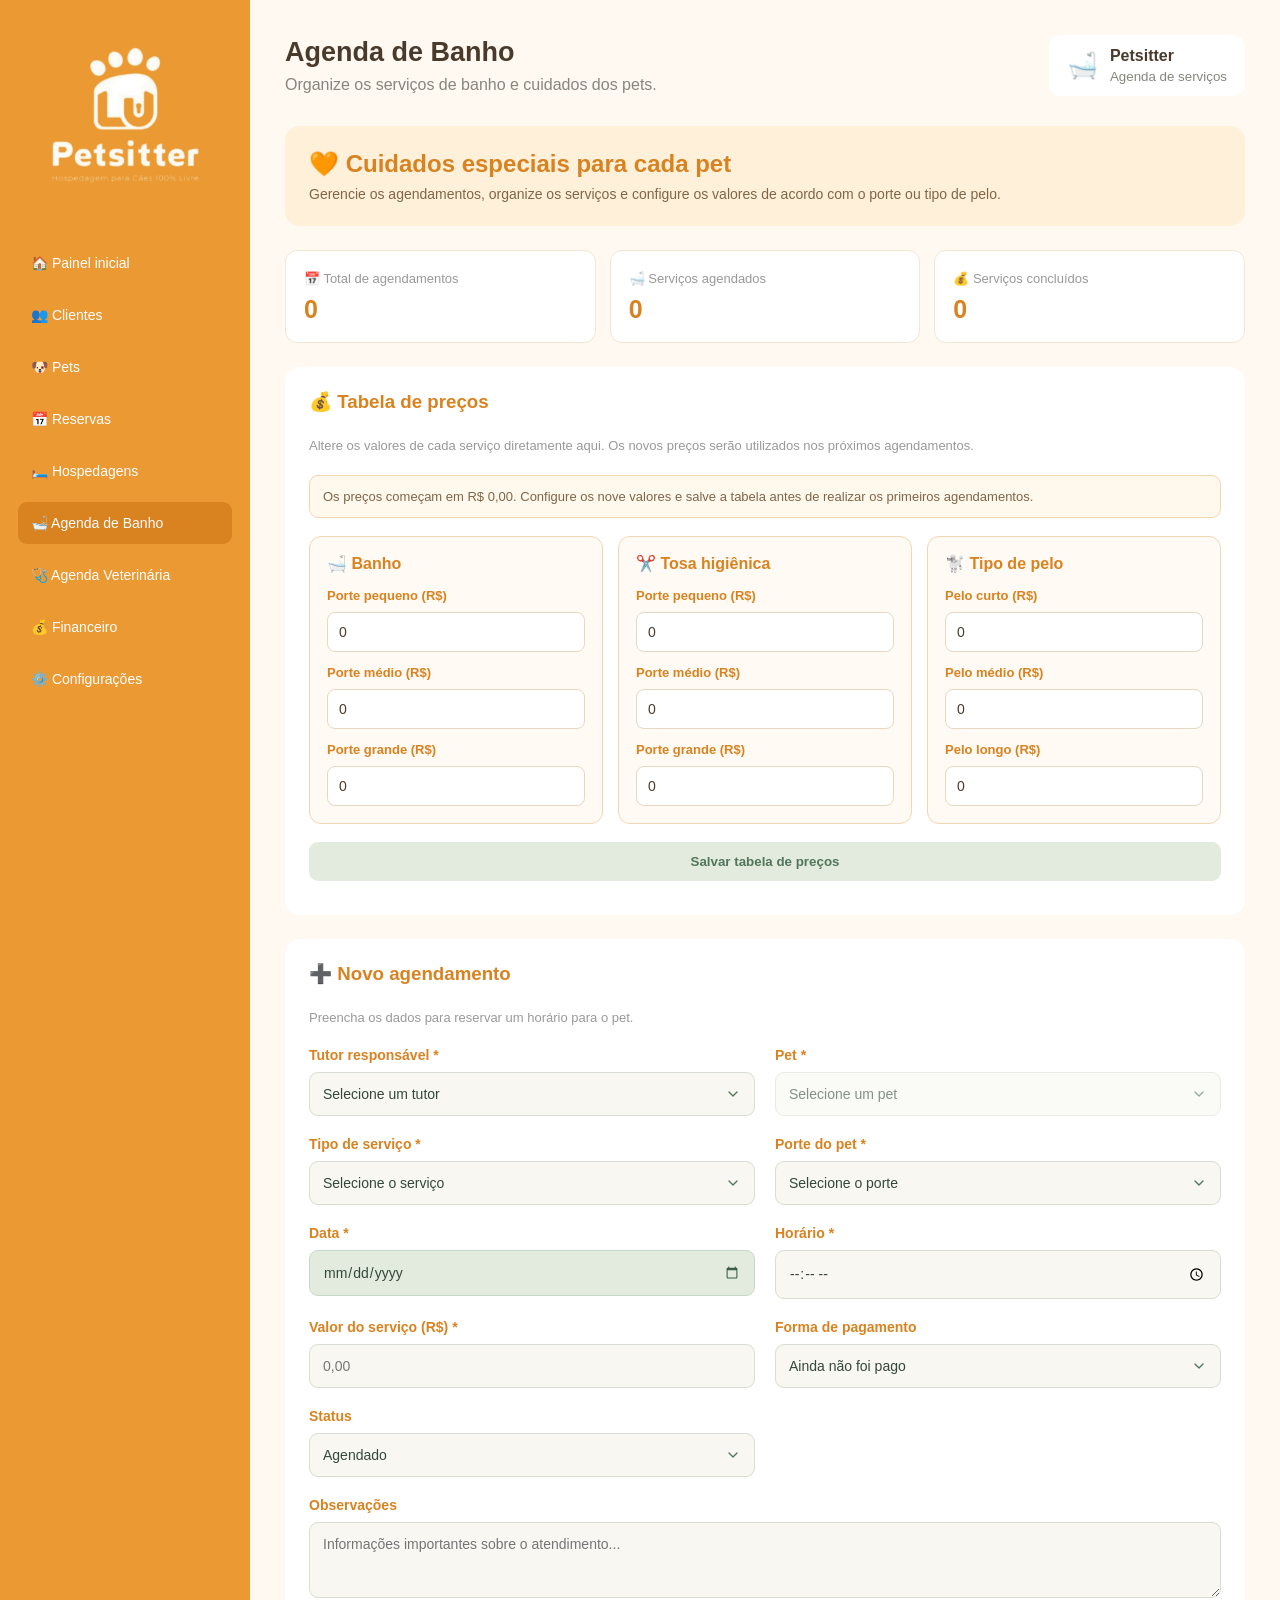
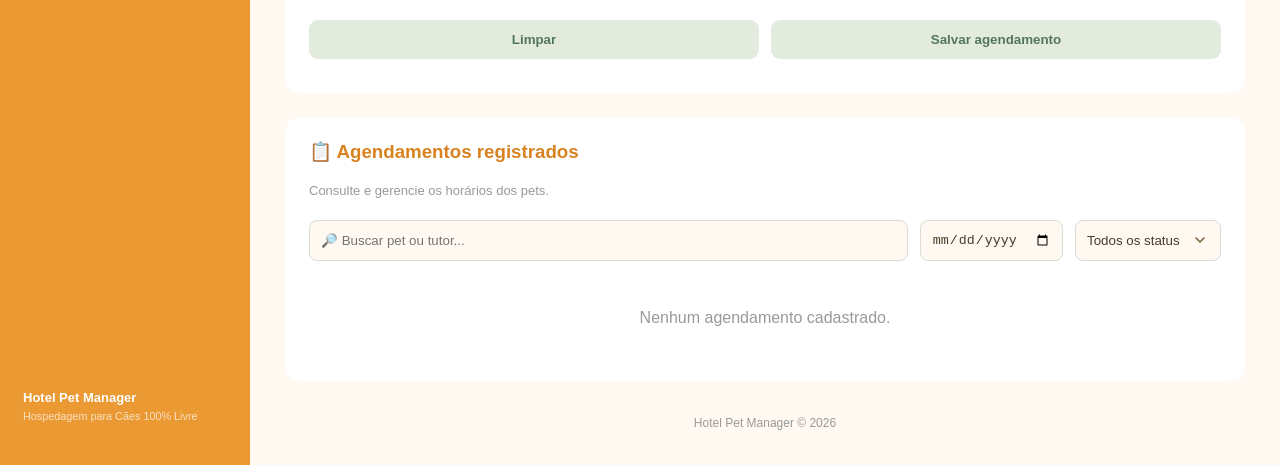
==== commit 2f6bf3ce: "Atualizacao das abas e cartoes do financeiro" ====
--- a/agenda-banho.html
+++ b/agenda-banho.html
@@ -8,7 +8,7 @@
 
     <title>Agenda de Banho | Petsitter</title>
 
-    <link rel="stylesheet" href="css/style.css?v=5">
+    <link rel="stylesheet" href="css/style.css?v=6">
 
     <style>
         .pagina-intro {
@@ -303,6 +303,20 @@
 </head>
 
 <body>
+
+<script>
+    try {
+        const configTema = JSON.parse(
+            localStorage.getItem("hotelPetConfiguracoes")
+        ) || {};
+
+        if (configTema.modoEscuro === true) {
+            document.body.classList.add("modo-escuro");
+        }
+    } catch (erro) {
+        console.error("Erro ao carregar o tema:", erro);
+    }
+</script>
 
 <div class="layout">
 
@@ -619,7 +633,7 @@
 
         </section>
 
-        <!-- LISTA DE AGENDAMENTOS -->
+        <!-- LISTA DE AGENDAMENTOS EM CARTÕES -->
 
         <section class="panel client-list">
 
@@ -654,36 +668,10 @@
 
             </div>
 
-            <div class="table-container">
-
-                <table>
-
-                    <thead>
-                        <tr>
-                            <th>Data</th>
-                            <th>Horário</th>
-                            <th>Pet</th>
-                            <th>Tutor</th>
-                            <th>Serviço</th>
-                            <th>Classificação</th>
-                            <th>Valor</th>
-                            <th>Forma de pagamento</th>
-                            <th>Parcelas</th>
-                            <th>Status</th>
-                            <th>Ações</th>
-                        </tr>
-                    </thead>
-
-                    <tbody id="agendaTable">
-                        <tr>
-                            <td colspan="11" class="empty-table">
-                                Nenhum agendamento cadastrado.
-                            </td>
-                        </tr>
-                    </tbody>
-
-                </table>
-
+            <div id="agendaCards" class="banho-cards">
+                <p class="empty-table">
+                    Nenhum agendamento cadastrado.
+                </p>
             </div>
 
         </section>
@@ -696,7 +684,7 @@
 
 </div>
 
-<script src="js/agenda-banho.js?v=4"></script>
+<script src="js/agenda-banho.js?v=5"></script>
 <script src="js/app.js?v=5"></script>
 
 </body>
--- a/css/style.css
+++ b/css/style.css
@@ -1305,3 +1305,2085 @@
 .sidebar-footer span {
     font-weight: bold;
 }
+/* =====================================
+   CORREÇÃO DOS CAMPOS NO MODO ESCURO
+===================================== */
+
+body.modo-escuro .form-group input,
+body.modo-escuro .form-group textarea,
+body.modo-escuro .form-group select {
+    background-color: #202923 !important;
+    color: #E5EDE5 !important;
+    border-color: #79502D;
+    color-scheme: dark;
+}
+
+/* Quando clicar ou digitar */
+body.modo-escuro .form-group input:focus,
+body.modo-escuro .form-group textarea:focus,
+body.modo-escuro .form-group select:focus {
+    background-color: #202923 !important;
+    color: #FFFFFF !important;
+    border-color: #EB9933 !important;
+    box-shadow: 0 0 0 3px #EB993322;
+}
+
+/* Texto selecionado */
+body.modo-escuro .form-group input::selection,
+body.modo-escuro .form-group textarea::selection {
+    background: #965B27;
+    color: #FFFFFF;
+}
+
+/* Preenchimento automático do navegador */
+body.modo-escuro .form-group input:-webkit-autofill,
+body.modo-escuro .form-group input:-webkit-autofill:hover,
+body.modo-escuro .form-group input:-webkit-autofill:focus {
+    -webkit-text-fill-color: #FFFFFF !important;
+    -webkit-box-shadow: 0 0 0 1000px #202923 inset !important;
+    transition: background-color 9999s ease-in-out 0s;
+}
+/* =========================================
+   PETSITTER - MELHORIAS GERAIS PARA CELULAR
+========================================= */
+
+@media screen and (max-width: 650px) {
+
+    /* Espaço principal */
+    .main-content {
+        width: 100%;
+        padding: 20px 14px 30px !important;
+        overflow-x: hidden;
+    }
+
+    /* Cabeçalho */
+    .topbar {
+        margin-bottom: 24px;
+        flex-wrap: wrap;
+    }
+
+    .topbar h1 {
+        font-size: 23px;
+        line-height: 1.3;
+    }
+
+    .topbar p {
+        font-size: 14px;
+    }
+
+    /* Painéis e cartões */
+    .panel,
+    .client-form,
+    .client-list {
+        width: 100%;
+        padding: 20px 16px !important;
+        margin-bottom: 20px;
+        border-radius: 16px;
+        min-width: 0;
+    }
+
+    .panel h3,
+    .client-form h3,
+    .client-list h3 {
+        font-size: 19px;
+        line-height: 1.4;
+    }
+
+    /* Formulários */
+    .form-grid {
+        grid-template-columns: minmax(0, 1fr) !important;
+        gap: 19px;
+    }
+
+    .form-group {
+        width: 100%;
+        min-width: 0;
+        gap: 10px;
+    }
+
+    .form-group label {
+        font-size: 15px;
+        line-height: 1.4;
+    }
+
+    .form-group input,
+    .form-group textarea,
+    .form-group select {
+        width: 100%;
+        min-height: 52px;
+        padding: 14px !important;
+        font-size: 16px !important;
+        border-radius: 11px;
+    }
+
+    .form-group textarea {
+        min-height: 110px;
+    }
+
+    /* Botões maiores */
+    .form-actions {
+        display: flex;
+        flex-direction: column;
+        width: 100%;
+        gap: 12px;
+    }
+
+    .form-actions button,
+    .btn-primary,
+    .btn-secondary,
+    .panel button {
+        width: 100%;
+        min-height: 52px;
+        padding: 14px 16px;
+        font-size: 16px;
+        border-radius: 11px;
+    }
+
+    .btn-delete {
+        min-height: 46px;
+        padding: 12px 16px;
+        font-size: 15px;
+    }
+
+    /* Cabeçalho das listas */
+    .list-header {
+        display: flex;
+        flex-direction: column;
+        align-items: flex-start;
+        gap: 13px;
+    }
+
+    .list-header h2,
+    .list-header h3 {
+        font-size: 19px;
+    }
+
+    /* Tabelas: permitem deslizar para os lados */
+    .table-container {
+        display: block;
+        width: 100%;
+        max-width: 100%;
+        overflow-x: auto !important;
+        overflow-y: hidden;
+        -webkit-overflow-scrolling: touch;
+        border-radius: 10px;
+    }
+
+    .table-container table {
+        width: max-content;
+        min-width: 620px;
+        border-collapse: collapse;
+    }
+
+    .table-container th,
+    .table-container td {
+        padding: 16px 14px;
+        font-size: 14px;
+        white-space: normal;
+        min-width: 100px;
+        line-height: 1.5;
+    }
+
+    .table-container th {
+        white-space: nowrap;
+    }
+
+    .table-container td button {
+        min-height: 44px;
+        padding: 11px 14px;
+    }
+
+    /* Cartões de estatísticas */
+    .stats {
+        gap: 13px;
+    }
+
+    .stat-card {
+        padding: 18px 14px;
+        min-width: 0;
+    }
+
+    /* Acessos */
+    .acessos-grid {
+        grid-template-columns: 1fr !important;
+        gap: 14px;
+    }
+
+    .acesso-card {
+        padding: 19px 16px;
+        min-height: 105px;
+    }
+
+    .acesso-card strong {
+        font-size: 16px;
+    }
+
+    .acesso-card small {
+        font-size: 14px;
+        line-height: 1.5;
+    }
+
+    /* Painéis inferiores do início */
+    .dashboard-bottom {
+        grid-template-columns: 1fr !important;
+        gap: 16px;
+    }
+
+    .dashboard-bottom .panel {
+        padding: 20px 16px !important;
+    }
+
+    .dashboard-bottom .panel h3 {
+        font-size: 17px;
+    }
+
+    /* Relógio */
+    .painel-relogio {
+        min-height: 220px;
+        padding: 22px !important;
+    }
+
+    .painel-relogio h2 {
+        font-size: 36px;
+    }
+
+    /* Menu lateral */
+    nav a {
+        min-height: 48px;
+        display: flex;
+        align-items: center;
+        font-size: 16px;
+    }
+
+    /* Rodapé */
+    footer {
+        padding: 15px 5px;
+        line-height: 1.5;
+    }
+}
+
+/* CELULARES MUITO ESTREITOS */
+@media screen and (max-width: 380px) {
+
+    .main-content {
+        padding-left: 10px !important;
+        padding-right: 10px !important;
+    }
+
+    .panel,
+    .client-form,
+    .client-list {
+        padding: 17px 12px !important;
+    }
+
+    .topbar h1 {
+        font-size: 21px;
+    }
+
+    .stats {
+        grid-template-columns: 1fr !important;
+    }
+}
+
+/* MELHOR EXPERIÊNCIA DE TOQUE */
+@media (hover: none) and (pointer: coarse) {
+    button,
+    .btn-delete,
+    nav a,
+    .acesso-card {
+        -webkit-tap-highlight-color: transparent;
+    }
+
+    button {
+        touch-action: manipulation;
+    }
+}
+/* =====================================
+   CARTÕES DE CLIENTES
+===================================== */
+
+.client-cards {
+    display: flex;
+    flex-direction: column;
+    gap: 18px;
+    width: 100%;
+}
+
+.cliente-card {
+    background: #FFFAF3;
+    border: 1px solid #F0DCC3;
+    border-radius: 16px;
+    padding: 20px;
+    box-shadow: 0 3px 12px #493A2B0A;
+    min-width: 0;
+}
+
+.cliente-card-cabecalho {
+    display: flex;
+    justify-content: space-between;
+    align-items: center;
+    gap: 18px;
+}
+
+.cliente-card-principal {
+    flex: 1;
+    min-width: 0;
+}
+
+.cliente-card-nome {
+    color: #493A2B;
+    font-size: 20px;
+    margin-bottom: 12px;
+    overflow-wrap: anywhere;
+}
+
+.cliente-card-telefone,
+.cliente-card-pets-resumo {
+    color: #786B5C;
+    font-size: 14px;
+    line-height: 1.6;
+    margin-top: 5px;
+}
+
+.cliente-card-foto {
+    width: 125px;
+    height: 125px;
+    flex: 0 0 125px;
+    border-radius: 13px;
+    background: #FFF0DA;
+    display: flex;
+    align-items: center;
+    justify-content: center;
+    overflow: hidden;
+    font-size: 42px;
+}
+
+.cliente-card-foto img {
+    width: 100%;
+    height: 100%;
+    object-fit: cover;
+}
+
+.cliente-card-acoes {
+    display: flex;
+    gap: 12px;
+    margin-top: 18px;
+}
+
+.cliente-card-acoes button {
+    min-height: 44px;
+    padding: 11px 18px;
+    border-radius: 9px;
+    cursor: pointer;
+    font-weight: bold;
+}
+
+.cliente-card-detalhes {
+    border-top: 1px solid #F0DCC3;
+    margin-top: 20px;
+    padding-top: 20px;
+}
+
+.cliente-card-detalhes[hidden] {
+    display: none;
+}
+
+.cliente-detalhes-titulo {
+    color: #D98220;
+    font-size: 17px;
+    margin-bottom: 15px;
+}
+
+.cliente-info-grid {
+    display: grid;
+    grid-template-columns: repeat(2, minmax(0, 1fr));
+    gap: 13px;
+}
+
+.cliente-info-item {
+    display: flex;
+    flex-direction: column;
+    gap: 5px;
+    min-width: 0;
+    background: #FFF3E4;
+    padding: 12px;
+    border-radius: 9px;
+}
+
+.cliente-info-label {
+    font-size: 12px;
+    color: #A66A2C;
+}
+
+.cliente-info-value {
+    color: #493A2B;
+    font-size: 14px;
+    line-height: 1.5;
+    overflow-wrap: anywhere;
+    white-space: pre-wrap;
+}
+
+.cliente-titulo-pets {
+    margin-top: 25px;
+}
+
+.cliente-pets-lista {
+    display: flex;
+    flex-direction: column;
+    gap: 14px;
+}
+
+.cliente-pet-card {
+    background: #FFF7EC;
+    border: 1px solid #F0DCC3;
+    border-radius: 12px;
+    padding: 15px;
+}
+
+.cliente-pet-header {
+    display: flex;
+    align-items: center;
+    gap: 14px;
+    margin-bottom: 15px;
+}
+
+.cliente-pet-foto {
+    width: 90px;
+    height: 90px;
+    flex: 0 0 90px;
+    border-radius: 10px;
+    overflow: hidden;
+    background: #FFF0DA;
+    display: flex;
+    justify-content: center;
+    align-items: center;
+    font-size: 35px;
+}
+
+.cliente-pet-foto img {
+    width: 100%;
+    height: 100%;
+    object-fit: cover;
+}
+
+.cliente-pet-identificacao h4 {
+    color: #493A2B;
+    font-size: 17px;
+    margin-bottom: 6px;
+}
+
+.cliente-pet-identificacao span {
+    color: #786B5C;
+    font-size: 13px;
+}
+
+.cliente-pet-informacoes {
+    display: grid;
+    grid-template-columns: repeat(2, minmax(0, 1fr));
+    gap: 10px;
+}
+
+.cliente-sem-pets,
+.cliente-lista-vazia {
+    color: #786B5C;
+    background: #FFF3E4;
+    padding: 18px;
+    border-radius: 10px;
+    line-height: 1.5;
+}
+
+/* MODO ESCURO */
+
+body.modo-escuro .cliente-card {
+    background: #2B362E;
+    border-color: #526957;
+}
+
+body.modo-escuro .cliente-card-nome,
+body.modo-escuro .cliente-pet-identificacao h4 {
+    color: #F4B65F;
+}
+
+body.modo-escuro .cliente-card-telefone,
+body.modo-escuro .cliente-card-pets-resumo,
+body.modo-escuro .cliente-pet-identificacao span {
+    color: #C4CEC5;
+}
+
+body.modo-escuro .cliente-card-detalhes {
+    border-color: #526957;
+}
+
+body.modo-escuro .cliente-info-item,
+body.modo-escuro .cliente-pet-card,
+body.modo-escuro .cliente-sem-pets,
+body.modo-escuro .cliente-lista-vazia {
+    background: #202923;
+    border-color: #526957;
+}
+
+body.modo-escuro .cliente-info-label,
+body.modo-escuro .cliente-detalhes-titulo {
+    color: #F4B65F;
+}
+
+body.modo-escuro .cliente-info-value {
+    color: #E5EDE5;
+}
+
+body.modo-escuro .cliente-card-foto,
+body.modo-escuro .cliente-pet-foto {
+    background: #49321F;
+}
+
+/* CELULAR */
+
+@media screen and (max-width: 650px) {
+
+    .client-cards {
+        gap: 15px;
+    }
+
+    .cliente-card {
+        padding: 16px;
+        border-radius: 14px;
+    }
+
+    .cliente-card-cabecalho {
+        gap: 12px;
+    }
+
+    .cliente-card-nome {
+        font-size: 18px;
+    }
+
+    .cliente-card-telefone,
+    .cliente-card-pets-resumo {
+        font-size: 13px;
+    }
+
+    .cliente-card-foto {
+        width: 100px;
+        height: 100px;
+        flex-basis: 100px;
+    }
+
+    .cliente-card-acoes {
+        flex-direction: column;
+    }
+
+    .cliente-card-acoes button {
+        width: 100%;
+        min-height: 48px;
+        font-size: 15px;
+    }
+
+    .cliente-info-grid,
+    .cliente-pet-informacoes {
+        grid-template-columns: 1fr;
+    }
+
+    .cliente-pet-card {
+        padding: 12px;
+    }
+
+    .cliente-pet-foto {
+        width: 78px;
+        height: 78px;
+        flex-basis: 78px;
+    }
+}
+
+@media screen and (max-width: 360px) {
+
+    .cliente-card-cabecalho {
+        align-items: flex-start;
+    }
+
+    .cliente-card-foto {
+        width: 82px;
+        height: 82px;
+        flex-basis: 82px;
+    }
+
+    .cliente-card {
+        padding: 13px;
+    }
+}
+
+/* ==================================
+   CARTÕES DE PETS
+================================== */
+
+.pet-cards {
+    display: flex;
+    flex-direction: column;
+    gap: 18px;
+}
+
+.pet-card {
+    background: #FFFAF3;
+    border: 1px solid #F0DCC3;
+    border-radius: 16px;
+    padding: 20px;
+    box-shadow: 0 3px 10px rgba(80, 50, 20, 0.05);
+}
+
+.pet-card-cabecalho {
+    display: flex;
+    justify-content: space-between;
+    align-items: center;
+    gap: 18px;
+}
+
+.pet-card-principal {
+    display: flex;
+    align-items: center;
+    gap: 18px;
+    min-width: 0;
+}
+
+.pet-card-foto {
+    width: 125px;
+    height: 125px;
+    flex-shrink: 0;
+    display: flex;
+    align-items: center;
+    justify-content: center;
+    background: #FFF0DA;
+    border-radius: 14px;
+    font-size: 48px;
+    overflow: hidden;
+}
+
+.pet-card-foto img {
+    width: 100%;
+    height: 100%;
+    object-fit: cover;
+}
+
+.pet-card-nome {
+    color: #754817;
+    margin-bottom: 8px;
+}
+
+.pet-card-especie,
+.pet-card-tutor {
+    color: #765F49;
+    margin: 5px 0;
+}
+
+.pet-card-detalhes {
+    margin-top: 20px;
+    padding-top: 18px;
+    border-top: 1px solid #F0DCC3;
+}
+
+.pet-card-detalhes[hidden] {
+    display: none;
+}
+
+.pet-card-detalhes h4 {
+    color: #D98220;
+    margin: 15px 0 12px;
+}
+
+.pet-info-grid {
+    display: grid;
+    grid-template-columns: repeat(3, minmax(0, 1fr));
+    gap: 12px;
+}
+
+.pet-info-item {
+    background: #FFF0DA;
+    padding: 12px;
+    border-radius: 10px;
+    min-width: 0;
+}
+
+.pet-info-item small {
+    display: block;
+    color: #8A6845;
+    margin-bottom: 5px;
+}
+
+.pet-info-item strong {
+    color: #754817;
+    overflow-wrap: anywhere;
+}
+
+.pet-info-observacao {
+    background: #FFF0DA;
+    padding: 14px;
+    border-radius: 10px;
+    margin-top: 12px;
+}
+
+.pet-info-observacao strong {
+    color: #754817;
+}
+
+.pet-info-observacao p {
+    color: #765F49;
+    margin-top: 6px;
+    white-space: pre-wrap;
+    overflow-wrap: anywhere;
+}
+
+.pet-card-acoes {
+    display: flex;
+    flex-wrap: wrap;
+    gap: 8px;
+    margin-top: 18px;
+    padding-top: 15px;
+    border-top: 1px solid #F0DCC3;
+}
+
+.pet-card-acoes button {
+    margin: 0;
+}
+
+/* MODO ESCURO */
+
+.modo-escuro .pet-card {
+    background: #292929;
+    border-color: #494949;
+}
+
+.modo-escuro .pet-card-nome,
+.modo-escuro .pet-info-item strong,
+.modo-escuro .pet-info-observacao strong {
+    color: #F4B65F;
+}
+
+.modo-escuro .pet-card-especie,
+.modo-escuro .pet-card-tutor,
+.modo-escuro .pet-info-observacao p {
+    color: #E2D6C8;
+}
+
+.modo-escuro .pet-card-detalhes {
+    border-color: #494949;
+}
+
+.modo-escuro .pet-info-item,
+.modo-escuro .pet-info-observacao,
+.modo-escuro .pet-card-foto {
+    background: #38332D;
+}
+
+.modo-escuro .pet-info-item small {
+    color: #D7B98F;
+}
+
+.modo-escuro .pet-card-acoes {
+    border-color: #494949;
+}
+
+/* CELULAR */
+
+@media (max-width: 650px) {
+
+    .pet-card {
+        padding: 14px;
+    }
+
+    .pet-card-principal {
+        gap: 12px;
+    }
+
+    .pet-card-foto {
+        width: 95px;
+        height: 95px;
+        font-size: 38px;
+    }
+
+    .pet-card-nome {
+        font-size: 18px;
+    }
+
+    .pet-info-grid {
+        grid-template-columns: 1fr;
+    }
+
+    .pet-card-acoes {
+        flex-direction: column;
+    }
+
+    .pet-card-acoes button {
+        width: 100%;
+    }
+}
+
+/* ==================================
+   CARTÕES DE RESERVAS
+================================== */
+
+.reservation-cards {
+    display: grid;
+    grid-template-columns: 1fr;
+    gap: 18px;
+}
+
+.reservation-card {
+    background: #FFFFFF;
+    border: 1px solid #F0DFC9;
+    border-radius: 16px;
+    padding: 20px;
+    box-shadow: 0 3px 12px rgba(90, 65, 35, 0.06);
+}
+
+.reservation-card-header {
+    display: flex;
+    justify-content: space-between;
+    align-items: center;
+    gap: 15px;
+    margin-bottom: 18px;
+}
+
+.reservation-card-principal {
+    display: flex;
+    align-items: center;
+    gap: 14px;
+    min-width: 0;
+}
+
+.reservation-card-photo {
+    width: 75px;
+    height: 75px;
+    border-radius: 14px;
+    object-fit: cover;
+    background: #FFF0DA;
+    border: 1px solid #F0DFC9;
+}
+
+.reservation-card-identification {
+    min-width: 0;
+}
+
+.reservation-card-name {
+    color: #34483A;
+    font-size: 19px;
+    margin-bottom: 5px;
+}
+
+.reservation-card-tutor {
+    color: #806548;
+    font-size: 13px;
+}
+
+.reservation-status {
+    padding: 7px 12px;
+    border-radius: 20px;
+    font-size: 12px;
+    font-weight: bold;
+    white-space: nowrap;
+    background: #FFF0DA;
+    color: #A66B20;
+}
+
+.reservation-status-futura {
+    background: #E7F0FA;
+    color: #4976A5;
+}
+
+.reservation-status-em-andamento {
+    background: #E5F1E7;
+    color: #52765C;
+}
+
+.reservation-status-finalizada {
+    background: #EEEEEE;
+    color: #666666;
+}
+
+.reservation-status-pendente {
+    background: #FFF0DA;
+    color: #A66B20;
+}
+
+.reservation-card-summary {
+    display: grid;
+    grid-template-columns: repeat(4, minmax(0, 1fr));
+    gap: 12px;
+    padding: 16px;
+    background: #FFF9F1;
+    border-radius: 12px;
+}
+
+.reservation-info-item {
+    display: flex;
+    flex-direction: column;
+    gap: 6px;
+    min-width: 0;
+}
+
+.reservation-info-label {
+    font-size: 12px;
+    color: #806548;
+}
+
+.reservation-info-value {
+    font-size: 14px;
+    color: #34483A;
+    overflow-wrap: anywhere;
+}
+
+.reservation-card-details[hidden] {
+    display: none;
+}
+
+.reservation-card-details {
+    padding-top: 18px;
+}
+
+.reservation-info-grid {
+    display: grid;
+    grid-template-columns: repeat(3, minmax(0, 1fr));
+    gap: 18px;
+    padding: 18px 0;
+    border-top: 1px solid #F0DFC9;
+}
+
+.reservation-observations {
+    padding: 14px;
+    border-radius: 10px;
+    background: #FFF9F1;
+    color: #34483A;
+    margin-top: 5px;
+}
+
+.reservation-observations strong {
+    display: block;
+    margin-bottom: 7px;
+}
+
+.reservation-observations p {
+    font-size: 13px;
+    line-height: 1.5;
+    overflow-wrap: anywhere;
+}
+
+.reservation-card-actions {
+    display: flex;
+    justify-content: flex-end;
+    gap: 10px;
+    margin-top: 18px;
+    flex-wrap: wrap;
+}
+
+.reservation-card-actions button {
+    min-width: 120px;
+}
+
+/* MODO ESCURO */
+
+.modo-escuro .reservation-card {
+    background: #29352D;
+    border-color: #46564A;
+}
+
+.modo-escuro .reservation-card-name,
+.modo-escuro .reservation-info-value,
+.modo-escuro .reservation-observations {
+    color: #F5F3EA;
+}
+
+.modo-escuro .reservation-card-tutor,
+.modo-escuro .reservation-info-label {
+    color: #D6C5AD;
+}
+
+.modo-escuro .reservation-card-summary,
+.modo-escuro .reservation-observations {
+    background: #35443A;
+}
+
+.modo-escuro .reservation-info-grid {
+    border-color: #46564A;
+}
+
+.modo-escuro .reservation-status-finalizada {
+    background: #414A43;
+    color: #DDDDDD;
+}
+
+.modo-escuro .reservation-status-futura {
+    background: #344B60;
+    color: #C6E0FA;
+}
+
+.modo-escuro .reservation-status-em-andamento {
+    background: #385341;
+    color: #D1EBD5;
+}
+
+.modo-escuro .reservation-status-pendente {
+    background: #5A452D;
+    color: #FFE0B0;
+}
+
+/* CELULAR */
+
+@media (max-width: 650px) {
+    .reservation-card {
+        padding: 15px;
+    }
+
+    .reservation-card-header {
+        align-items: flex-start;
+    }
+
+    .reservation-card-photo {
+        width: 62px;
+        height: 62px;
+    }
+
+    .reservation-card-name {
+        font-size: 16px;
+    }
+
+    .reservation-status {
+        font-size: 10px;
+        padding: 6px 9px;
+    }
+
+    .reservation-card-summary {
+        grid-template-columns: repeat(2, minmax(0, 1fr));
+        gap: 15px;
+    }
+
+    .reservation-info-grid {
+        grid-template-columns: repeat(2, minmax(0, 1fr));
+        gap: 15px;
+    }
+
+    .reservation-card-actions {
+        display: grid;
+        grid-template-columns: 1fr 1fr;
+    }
+
+    .reservation-card-actions button {
+        min-width: 0;
+        width: 100%;
+    }
+}
+
+@media (max-width: 380px) {
+    .reservation-card-header {
+        flex-direction: column;
+    }
+
+    .reservation-status {
+        align-self: flex-start;
+    }
+}
+
+/* ==================================
+   CARTÕES DE HOSPEDAGEM
+================================== */
+
+.hospedagem-cards {
+    display: grid;
+    grid-template-columns: 1fr;
+    gap: 18px;
+}
+
+.hospedagem-card {
+    background: #FFFFFF;
+    border: 1px solid #F0DFC9;
+    border-radius: 16px;
+    padding: 20px;
+    box-shadow: 0 3px 12px rgba(90, 65, 35, 0.06);
+}
+
+.hospedagem-card-header {
+    display: flex;
+    justify-content: space-between;
+    align-items: center;
+    gap: 15px;
+    margin-bottom: 18px;
+}
+
+.hospedagem-card-principal {
+    display: flex;
+    align-items: center;
+    gap: 14px;
+    min-width: 0;
+}
+
+.hospedagem-card-foto {
+    width: 75px;
+    height: 75px;
+    border-radius: 14px;
+    object-fit: cover;
+    background: #FFF0DA;
+    border: 1px solid #F0DFC9;
+}
+
+.hospedagem-card-identificacao {
+    min-width: 0;
+}
+
+.hospedagem-card-nome {
+    color: #34483A;
+    font-size: 19px;
+    margin-bottom: 5px;
+}
+
+.hospedagem-card-tutor {
+    color: #806548;
+    font-size: 13px;
+}
+
+.hospedagem-status {
+    padding: 7px 12px;
+    border-radius: 20px;
+    font-size: 12px;
+    font-weight: bold;
+    white-space: nowrap;
+}
+
+.hospedagem-status-hospedado {
+    background: #E5F1E7;
+    color: #52765C;
+}
+
+.hospedagem-status-agendado {
+    background: #E7F0FA;
+    color: #4976A5;
+}
+
+.hospedagem-status-pendente {
+    background: #FFF0DA;
+    color: #A66B20;
+}
+
+.hospedagem-card-resumo {
+    display: grid;
+    grid-template-columns: repeat(4, minmax(0, 1fr));
+    gap: 12px;
+    padding: 16px;
+    background: #FFF9F1;
+    border-radius: 12px;
+}
+
+.hospedagem-info-item {
+    display: flex;
+    flex-direction: column;
+    gap: 6px;
+    min-width: 0;
+}
+
+.hospedagem-info-label {
+    font-size: 12px;
+    color: #806548;
+}
+
+.hospedagem-info-value {
+    font-size: 14px;
+    color: #34483A;
+    overflow-wrap: anywhere;
+}
+
+.hospedagem-card-detalhes[hidden] {
+    display: none;
+}
+
+.hospedagem-card-detalhes {
+    padding-top: 18px;
+}
+
+.hospedagem-info-grid {
+    display: grid;
+    grid-template-columns: repeat(3, minmax(0, 1fr));
+    gap: 18px;
+    padding: 18px 0;
+    border-top: 1px solid #F0DFC9;
+}
+
+.hospedagem-observacoes {
+    padding: 14px;
+    border-radius: 10px;
+    background: #FFF9F1;
+    color: #34483A;
+    margin-top: 5px;
+}
+
+.hospedagem-observacoes strong {
+    display: block;
+    margin-bottom: 7px;
+}
+
+.hospedagem-observacoes p {
+    font-size: 13px;
+    line-height: 1.5;
+    overflow-wrap: anywhere;
+}
+
+.hospedagem-card-acoes {
+    display: flex;
+    justify-content: flex-end;
+    margin-top: 18px;
+}
+
+.hospedagem-card-acoes button {
+    min-width: 130px;
+}
+
+/* MODO ESCURO */
+
+.modo-escuro .hospedagem-card {
+    background: #29352D;
+    border-color: #46564A;
+}
+
+.modo-escuro .hospedagem-card-nome,
+.modo-escuro .hospedagem-info-value,
+.modo-escuro .hospedagem-observacoes {
+    color: #F5F3EA;
+}
+
+.modo-escuro .hospedagem-card-tutor,
+.modo-escuro .hospedagem-info-label {
+    color: #D6C5AD;
+}
+
+.modo-escuro .hospedagem-card-resumo,
+.modo-escuro .hospedagem-observacoes {
+    background: #35443A;
+}
+
+.modo-escuro .hospedagem-info-grid {
+    border-color: #46564A;
+}
+
+/* CELULAR */
+
+@media (max-width: 650px) {
+    .hospedagem-card {
+        padding: 15px;
+    }
+
+    .hospedagem-card-header {
+        align-items: flex-start;
+    }
+
+    .hospedagem-card-foto {
+        width: 62px;
+        height: 62px;
+    }
+
+    .hospedagem-card-nome {
+        font-size: 16px;
+    }
+
+    .hospedagem-status {
+        font-size: 10px;
+        padding: 6px 9px;
+    }
+
+    .hospedagem-card-resumo {
+        grid-template-columns: repeat(2, minmax(0, 1fr));
+        gap: 15px;
+    }
+
+    .hospedagem-info-grid {
+        grid-template-columns: repeat(2, minmax(0, 1fr));
+        gap: 15px;
+    }
+
+    .hospedagem-card-acoes button {
+        width: 100%;
+    }
+}
+
+@media (max-width: 380px) {
+    .hospedagem-card-header {
+        flex-direction: column;
+    }
+
+    .hospedagem-status {
+        align-self: flex-start;
+    }
+}
+
+/* ==================================
+   CARTÕES - AGENDA DE BANHO
+================================== */
+
+.banho-cards {
+    display: grid;
+    grid-template-columns: 1fr;
+    gap: 18px;
+}
+
+.banho-card {
+    background: #FFFFFF;
+    border: 1px solid #F0DFC9;
+    border-radius: 16px;
+    padding: 20px;
+    box-shadow: 0 3px 12px rgba(90, 65, 35, 0.06);
+}
+
+.banho-card-header {
+    display: flex;
+    align-items: center;
+    justify-content: space-between;
+    gap: 15px;
+    margin-bottom: 18px;
+}
+
+.banho-card-principal {
+    display: flex;
+    align-items: center;
+    gap: 14px;
+    min-width: 0;
+}
+
+.banho-card-foto {
+    width: 72px;
+    height: 72px;
+    border-radius: 14px;
+    object-fit: cover;
+    background: #FFF0DA;
+    border: 1px solid #F0DFC9;
+}
+
+.banho-card-identificacao {
+    min-width: 0;
+}
+
+.banho-card-nome {
+    color: #34483A;
+    font-size: 18px;
+    margin-bottom: 5px;
+}
+
+.banho-card-tutor {
+    color: #806548;
+    font-size: 13px;
+}
+
+.banho-status {
+    display: inline-block;
+    padding: 7px 12px;
+    border-radius: 20px;
+    font-size: 11px;
+    font-weight: bold;
+    white-space: nowrap;
+}
+
+.banho-status-agendado {
+    background: #FFF0DA;
+    color: #B86C14;
+}
+
+.banho-status-concluido {
+    background: #E2EBDD;
+    color: #52765C;
+}
+
+.banho-status-cancelado {
+    background: #F4DEDA;
+    color: #A3473B;
+}
+
+.banho-card-resumo {
+    display: grid;
+    grid-template-columns: repeat(4, minmax(0, 1fr));
+    gap: 12px;
+    padding: 16px;
+    background: #FFF9F1;
+    border-radius: 12px;
+}
+
+.banho-info-item {
+    display: flex;
+    flex-direction: column;
+    gap: 6px;
+    min-width: 0;
+}
+
+.banho-info-label {
+    color: #806548;
+    font-size: 12px;
+}
+
+.banho-info-value {
+    color: #34483A;
+    font-size: 14px;
+    overflow-wrap: anywhere;
+}
+
+.banho-card-detalhes[hidden] {
+    display: none;
+}
+
+.banho-card-detalhes {
+    padding-top: 18px;
+}
+
+.banho-info-grid {
+    display: grid;
+    grid-template-columns: repeat(3, minmax(0, 1fr));
+    gap: 18px;
+    padding: 18px 0;
+    border-top: 1px solid #F0DFC9;
+}
+
+.banho-observacoes {
+    background: #FFF9F1;
+    border-radius: 10px;
+    padding: 14px;
+    color: #34483A;
+}
+
+.banho-observacoes strong {
+    display: block;
+    margin-bottom: 7px;
+}
+
+.banho-observacoes p {
+    font-size: 13px;
+    line-height: 1.5;
+    overflow-wrap: anywhere;
+}
+
+.banho-card-acoes {
+    display: flex;
+    justify-content: flex-end;
+    flex-wrap: wrap;
+    gap: 8px;
+    margin-top: 18px;
+}
+
+.banho-card-acoes button {
+    border: none;
+    border-radius: 8px;
+    padding: 9px 12px;
+    cursor: pointer;
+    font-size: 12px;
+    font-weight: bold;
+}
+
+.btn-detalhes-banho {
+    background: #FFF0DA;
+    color: #B86C14;
+}
+
+.banho-card-acoes .btn-status {
+    background: #E2EBDD;
+    color: #52765C;
+}
+
+.banho-card-acoes .btn-excluir-agenda {
+    background: #F4DEDA;
+    color: #A3473B;
+}
+
+/* MODO ESCURO */
+
+body.modo-escuro .banho-card {
+    background: #2B362E;
+    border-color: #526957;
+}
+
+body.modo-escuro .banho-card-nome,
+body.modo-escuro .banho-info-value,
+body.modo-escuro .banho-observacoes {
+    color: #E5EDE5;
+}
+
+body.modo-escuro .banho-card-tutor,
+body.modo-escuro .banho-info-label {
+    color: #D6C5AD;
+}
+
+body.modo-escuro .banho-card-resumo,
+body.modo-escuro .banho-observacoes {
+    background: #202923;
+}
+
+body.modo-escuro .banho-info-grid {
+    border-color: #526957;
+}
+
+body.modo-escuro .btn-detalhes-banho {
+    background: #49321F;
+    color: #FFE0B5;
+}
+
+/* CELULAR */
+
+@media (max-width: 650px) {
+    .banho-card {
+        padding: 15px;
+    }
+
+    .banho-card-header {
+        align-items: flex-start;
+    }
+
+    .banho-card-foto {
+        width: 62px;
+        height: 62px;
+    }
+
+    .banho-card-nome {
+        font-size: 16px;
+    }
+
+    .banho-card-resumo {
+        grid-template-columns: repeat(2, minmax(0, 1fr));
+        gap: 15px;
+    }
+
+    .banho-info-grid {
+        grid-template-columns: repeat(2, minmax(0, 1fr));
+        gap: 15px;
+    }
+
+    .banho-card-acoes {
+        flex-direction: column;
+    }
+
+    .banho-card-acoes button {
+        width: 100%;
+        padding: 11px;
+    }
+}
+
+@media (max-width: 380px) {
+    .banho-card-header {
+        flex-direction: column;
+    }
+
+    .banho-status {
+        align-self: flex-start;
+    }
+}
+
+/* =====================================
+   CARTÕES - AGENDA VETERINÁRIA
+===================================== */
+
+.vet-cards {
+    display: grid;
+    grid-template-columns: repeat(2, minmax(0, 1fr));
+    gap: 18px;
+    margin-top: 15px;
+}
+
+.vet-card {
+    background: #FFFAF3;
+    border: 1px solid #F0DDC5;
+    border-radius: 15px;
+    padding: 18px;
+    min-width: 0;
+}
+
+.vet-card-header {
+    display: flex;
+    justify-content: space-between;
+    align-items: flex-start;
+    gap: 12px;
+    margin-bottom: 18px;
+}
+
+.vet-card-principal {
+    display: flex;
+    align-items: center;
+    gap: 12px;
+    min-width: 0;
+}
+
+.vet-card-foto {
+    width: 65px;
+    height: 65px;
+    border-radius: 12px;
+    object-fit: cover;
+    background: #FFF0DA;
+    flex-shrink: 0;
+}
+
+.vet-card-identificacao {
+    min-width: 0;
+}
+
+.vet-card-nome {
+    color: #34483A;
+    font-size: 17px;
+    margin-bottom: 4px;
+    overflow-wrap: anywhere;
+}
+
+.vet-card-tutor {
+    color: #806548;
+    font-size: 13px;
+    margin-bottom: 6px;
+    overflow-wrap: anywhere;
+}
+
+.vet-card-categoria {
+    display: inline-block;
+    background: #FFF0DA;
+    color: #B86C14;
+    border-radius: 20px;
+    padding: 5px 9px;
+    font-size: 11px;
+    font-weight: bold;
+}
+
+.vet-status {
+    display: inline-block;
+    padding: 6px 10px;
+    border-radius: 20px;
+    font-size: 11px;
+    font-weight: bold;
+    white-space: nowrap;
+}
+
+.vet-status-agendado {
+    background: #FFF0DA;
+    color: #B86C14;
+}
+
+.vet-status-concluido {
+    background: #E2EBDD;
+    color: #52765C;
+}
+
+.vet-status-cancelado {
+    background: #F4DEDA;
+    color: #A3473B;
+}
+
+.vet-card-resumo {
+    display: grid;
+    grid-template-columns: repeat(2, minmax(0, 1fr));
+    gap: 12px;
+    margin-bottom: 15px;
+}
+
+.vet-info-item {
+    background: #FFF4E6;
+    border-radius: 9px;
+    padding: 11px;
+    min-width: 0;
+}
+
+.vet-info-label {
+    display: block;
+    color: #92785D;
+    font-size: 11px;
+    margin-bottom: 5px;
+}
+
+.vet-info-value {
+    display: block;
+    color: #493A2B;
+    font-size: 13px;
+    overflow-wrap: anywhere;
+}
+
+.vet-card-detalhes[hidden] {
+    display: none !important;
+}
+
+.vet-card-detalhes {
+    border-top: 1px solid #F0DDC5;
+    padding-top: 15px;
+    margin-top: 10px;
+}
+
+.vet-info-grid {
+    display: grid;
+    grid-template-columns: repeat(2, minmax(0, 1fr));
+    gap: 10px;
+    margin-bottom: 14px;
+}
+
+.vet-card-texto {
+    background: #FFF4E6;
+    border-radius: 9px;
+    padding: 12px;
+    margin-top: 10px;
+}
+
+.vet-card-texto-titulo {
+    display: block;
+    color: #B86C14;
+    font-size: 12px;
+    margin-bottom: 6px;
+}
+
+.vet-card-texto-conteudo {
+    color: #493A2B;
+    font-size: 13px;
+    line-height: 1.5;
+    white-space: pre-wrap;
+    overflow-wrap: anywhere;
+}
+
+.vet-card-acoes {
+    display: flex;
+    gap: 8px;
+    flex-wrap: wrap;
+    margin-top: 16px;
+}
+
+.vet-card-acoes button {
+    border: none;
+    border-radius: 8px;
+    padding: 9px 12px;
+    font-size: 12px;
+    font-weight: 600;
+    cursor: pointer;
+}
+
+.btn-detalhes-vet {
+    background: #EB9933;
+    color: white;
+}
+
+.vet-card-acoes .btn-status {
+    background: #FFF0DA !important;
+    color: #B86C14 !important;
+    border: 1px solid #F3D7B2 !important;
+}
+
+.vet-card-acoes .btn-excluir-agenda {
+    background: #F4DEDA !important;
+    color: #A3473B !important;
+    border: 1px solid #EBC9C3 !important;
+}
+
+/* MODO ESCURO */
+
+body.modo-escuro .vet-card {
+    background: #2B362E;
+    border-color: #526957;
+}
+
+body.modo-escuro .vet-card-nome {
+    color: #E5EDE5;
+}
+
+body.modo-escuro .vet-card-tutor {
+    color: #B5C4B5;
+}
+
+body.modo-escuro .vet-info-item,
+body.modo-escuro .vet-card-texto {
+    background: #202923;
+}
+
+body.modo-escuro .vet-info-label {
+    color: #B5C4B5;
+}
+
+body.modo-escuro .vet-info-value,
+body.modo-escuro .vet-card-texto-conteudo {
+    color: #E5EDE5;
+}
+
+body.modo-escuro .vet-card-detalhes {
+    border-color: #526957;
+}
+
+/* CELULAR */
+
+@media (max-width: 800px) {
+    .vet-cards {
+        grid-template-columns: 1fr;
+    }
+}
+
+@media (max-width: 480px) {
+    .vet-card {
+        padding: 14px;
+    }
+
+    .vet-card-header {
+        flex-direction: column;
+    }
+
+    .vet-card-resumo,
+    .vet-info-grid {
+        grid-template-columns: 1fr 1fr;
+    }
+
+    .vet-card-acoes button {
+        flex: 1;
+    }
+}
+
+/* =================================
+   FINANCEIRO - CARTÕES
+================================= */
+
+.financeiro-cards,
+.despesas-cards {
+    display: grid;
+    grid-template-columns: repeat(auto-fit, minmax(270px, 1fr));
+    gap: 18px;
+    margin-top: 20px;
+}
+
+.financeiro-card,
+.despesa-card {
+    background: #FFFFFF;
+    border: 1px solid #F0E2D0;
+    border-radius: 16px;
+    padding: 20px;
+    box-shadow: 0 3px 12px rgba(80, 55, 30, 0.05);
+    min-width: 0;
+}
+
+.financeiro-card-header,
+.despesa-card-header {
+    display: flex;
+    justify-content: space-between;
+    align-items: center;
+    gap: 12px;
+    margin-bottom: 20px;
+}
+
+.financeiro-card-identificacao,
+.despesa-card-header {
+    display: flex;
+    align-items: center;
+    gap: 12px;
+}
+
+.financeiro-card-icone,
+.despesa-card-icone {
+    width: 44px;
+    height: 44px;
+    border-radius: 12px;
+    background: #FFF0DA;
+    display: flex;
+    align-items: center;
+    justify-content: center;
+    font-size: 23px;
+    flex-shrink: 0;
+}
+
+.financeiro-card h3,
+.despesa-card h3 {
+    color: #34483A;
+    font-size: 16px;
+    margin-bottom: 5px;
+    overflow-wrap: anywhere;
+}
+
+.financeiro-card p,
+.despesa-card span {
+    color: #8B887F;
+    font-size: 13px;
+}
+
+.financeiro-status {
+    font-size: 12px;
+    font-weight: bold;
+    padding: 7px 10px;
+    border-radius: 20px;
+    white-space: nowrap;
+}
+
+.status-pago {
+    color: #52765C;
+    background: #E5F2E7;
+}
+
+.status-parcial {
+    color: #4976A5;
+    background: #E7F0FA;
+}
+
+.status-pendente {
+    color: #B47B2C;
+    background: #FFF0DA;
+}
+
+.financeiro-valores {
+    display: grid;
+    grid-template-columns: 1fr 1fr;
+    gap: 14px;
+}
+
+.financeiro-valor-item,
+.despesa-card-informacoes > div {
+    display: flex;
+    flex-direction: column;
+    gap: 6px;
+}
+
+.financeiro-valor-item span,
+.despesa-card-informacoes span {
+    font-size: 12px;
+    color: #929087;
+}
+
+.financeiro-valor-item strong,
+.despesa-card-informacoes strong {
+    font-size: 15px;
+    color: #34483A;
+    overflow-wrap: anywhere;
+}
+
+.financeiro-valor-item:first-child {
+    grid-column: 1 / -1;
+    padding-bottom: 12px;
+    border-bottom: 1px solid #F0E8DD;
+}
+
+.financeiro-valor-item .valor-recebido {
+    color: #52765C;
+}
+
+.financeiro-valor-item .valor-pendente {
+    color: #D98220;
+}
+
+.financeiro-card-progresso {
+    margin-top: 20px;
+}
+
+.financeiro-progresso-fundo {
+    height: 9px;
+    border-radius: 20px;
+    background: #F0EAE1;
+    overflow: hidden;
+}
+
+.financeiro-progresso-preenchido {
+    height: 100%;
+    border-radius: 20px;
+    background: #EB9933;
+}
+
+.financeiro-card-progresso small {
+    display: block;
+    text-align: right;
+    margin-top: 7px;
+    color: #929087;
+    font-size: 11px;
+}
+
+.despesa-card {
+    display: flex;
+    flex-direction: column;
+}
+
+.despesa-card-header {
+    justify-content: flex-start;
+}
+
+.despesa-card-identificacao {
+    min-width: 0;
+}
+
+.despesa-card-identificacao h3 {
+    overflow-wrap: anywhere;
+}
+
+.despesa-card-informacoes {
+    display: grid;
+    grid-template-columns: 1fr 1fr;
+    gap: 12px;
+    padding: 15px 0;
+    border-top: 1px solid #F0E8DD;
+    border-bottom: 1px solid #F0E8DD;
+}
+
+.despesa-card-informacoes .despesa-valor {
+    color: #D98220;
+}
+
+.despesa-card-acoes {
+    display: flex;
+    justify-content: flex-end;
+    margin-top: 15px;
+}
+
+.despesa-card-acoes .btn-delete {
+    padding: 9px 14px;
+    border-radius: 8px;
+    cursor: pointer;
+}
+
+.financeiro-cards .empty-table,
+.despesas-cards .empty-table {
+    grid-column: 1 / -1;
+    text-align: center;
+    padding: 30px;
+    color: #999;
+}
+
+/* MODO ESCURO */
+
+body.modo-escuro .financeiro-card,
+body.modo-escuro .despesa-card {
+    background: #2B362E;
+    border-color: #526957;
+}
+
+body.modo-escuro .financeiro-card h3,
+body.modo-escuro .despesa-card h3,
+body.modo-escuro .financeiro-valor-item strong,
+body.modo-escuro .despesa-card-informacoes strong {
+    color: #E5EDE5;
+}
+
+body.modo-escuro .financeiro-card-icone,
+body.modo-escuro .despesa-card-icone {
+    background: #49321F;
+}
+
+body.modo-escuro .financeiro-valor-item:first-child,
+body.modo-escuro .despesa-card-informacoes {
+    border-color: #526957;
+}
+
+body.modo-escuro .financeiro-progresso-fundo {
+    background: #465249;
+}
+
+body.modo-escuro .status-pago {
+    background: #294A32;
+    color: #A9D6B0;
+}
+
+body.modo-escuro .status-parcial {
+    background: #263F59;
+    color: #B4D4F5;
+}
+
+body.modo-escuro .status-pendente {
+    background: #594322;
+    color: #F4C77D;
+}
+
+/* CELULAR */
+
+@media (max-width: 600px) {
+    .financeiro-cards,
+    .despesas-cards {
+        grid-template-columns: 1fr;
+    }
+
+    .financeiro-card,
+    .despesa-card {
+        padding: 16px;
+    }
+
+    .financeiro-card-header {
+        align-items: flex-start;
+    }
+
+    .financeiro-valores {
+        gap: 10px;
+    }
+}
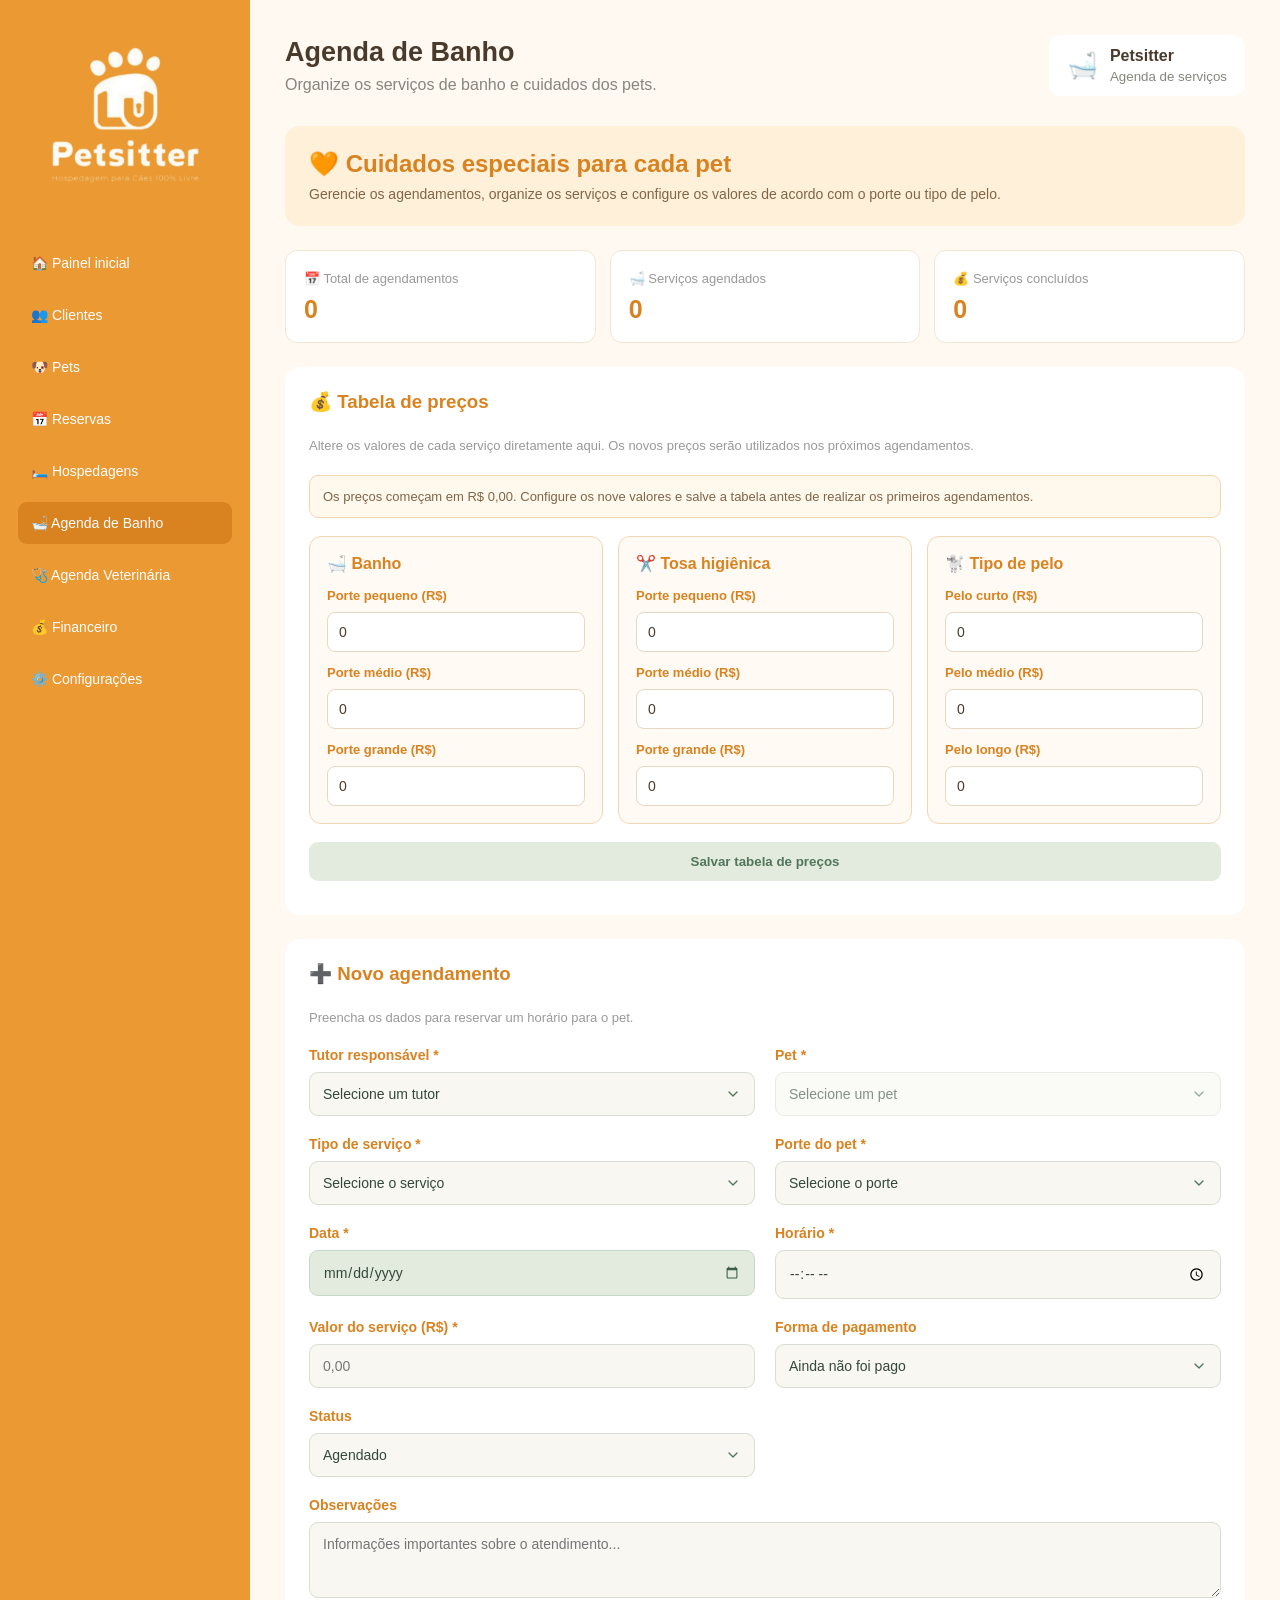
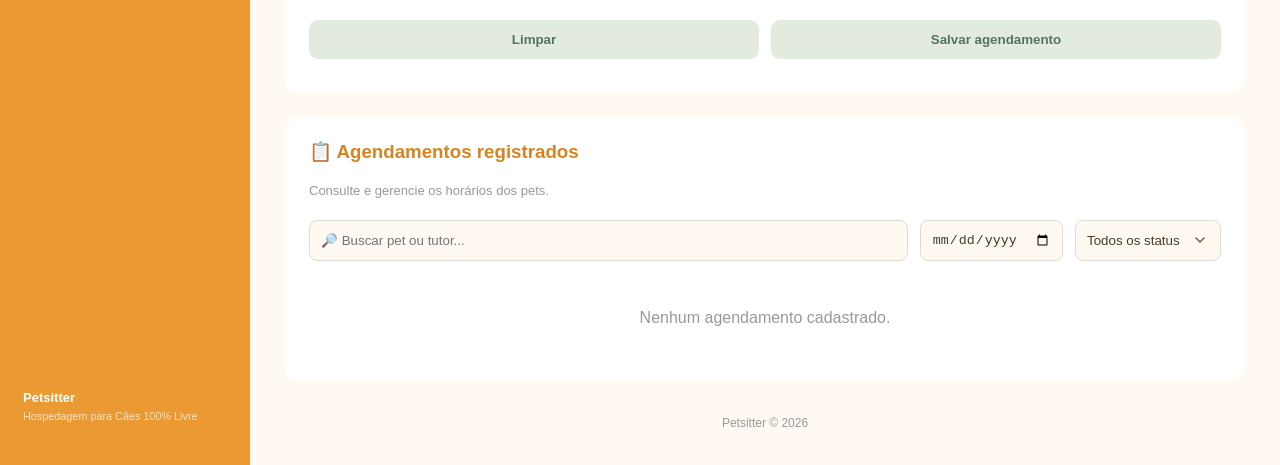
==== commit e5997139: "Corrige menu mobile em todas as páginas" ====
--- a/agenda-banho.html
+++ b/agenda-banho.html
@@ -685,7 +685,6 @@
 </div>
 
 <script src="js/agenda-banho.js?v=5"></script>
-<script src="js/app.js?v=5"></script>
-
+<script src="js/app.js?v=9"></script>
 </body>
 </html>
--- a/css/style.css
+++ b/css/style.css
@@ -3387,3 +3387,501 @@
         gap: 10px;
     }
 }
+/* CORREÇÃO: IDENTIFICAÇÃO DOS CAMPOS NO CELULAR - VETERINÁRIA */
+@media (max-width: 600px) {
+    .vet-card-resumo .vet-info-item {
+        display: flex;
+        flex-direction: column;
+        align-items: flex-start;
+        gap: 5px;
+        min-width: 0;
+    }
+
+    .vet-card-resumo .vet-info-label {
+        display: block !important;
+        visibility: visible !important;
+        font-size: 12px;
+        font-weight: 700;
+        color: #52765C;
+    }
+
+    .vet-card-resumo .vet-info-value {
+        display: block;
+        font-size: 14px;
+        overflow-wrap: anywhere;
+    }
+}
+
+/* CORREÇÃO DOS NOMES DOS CAMPOS NOS CARTÕES - CELULAR */
+@media (max-width: 600px) {
+
+    .vet-card-resumo .vet-info-item,
+    .banho-card-resumo .banho-info-item {
+        display: flex !important;
+        flex-direction: column !important;
+        align-items: flex-start !important;
+        justify-content: flex-start !important;
+        gap: 5px !important;
+        min-width: 0;
+    }
+
+    .vet-card-resumo .vet-info-label,
+    .banho-card-resumo .banho-info-label {
+        display: block !important;
+        visibility: visible !important;
+        opacity: 1 !important;
+        font-size: 12px !important;
+        font-weight: 700 !important;
+    }
+
+    .vet-card-resumo .vet-info-value,
+    .banho-card-resumo .banho-info-value {
+        display: block !important;
+        visibility: visible !important;
+        font-size: 14px !important;
+        overflow-wrap: anywhere;
+    }
+}
+
+/* ==============================
+   AMPLIAR FOTO DOS PETS
+============================== */
+
+.pet-foto-ampliavel {
+    cursor: zoom-in;
+}
+
+.foto-pet-modal {
+    position: fixed;
+    inset: 0;
+    z-index: 99999;
+    display: none;
+    align-items: center;
+    justify-content: center;
+    padding: 20px;
+    background: rgba(0, 0, 0, 0.85);
+}
+
+.foto-pet-modal.ativo {
+    display: flex;
+}
+
+.foto-pet-modal-conteudo {
+    position: relative;
+    max-width: 90vw;
+    max-height: 90vh;
+    display: flex;
+    align-items: center;
+    justify-content: center;
+}
+
+.foto-pet-modal-imagem {
+    display: block;
+    max-width: 90vw;
+    max-height: 85vh;
+    width: auto;
+    height: auto;
+    object-fit: contain;
+    border-radius: 12px;
+    box-shadow: 0 5px 30px rgba(0, 0, 0, 0.4);
+}
+
+.foto-pet-modal-fechar {
+    position: absolute;
+    top: -18px;
+    right: -18px;
+    z-index: 2;
+    width: 42px;
+    height: 42px;
+    border: none;
+    border-radius: 50%;
+    background: #EB9933;
+    color: white;
+    font-size: 30px;
+    line-height: 1;
+    cursor: pointer;
+}
+
+@media (max-width: 600px) {
+    .foto-pet-modal {
+        padding: 12px;
+    }
+
+    .foto-pet-modal-imagem {
+        max-width: 94vw;
+        max-height: 80vh;
+    }
+
+    .foto-pet-modal-fechar {
+        top: -15px;
+        right: -8px;
+    }
+}
+/* MOVIMENTAÇÕES DO PAINEL */
+
+.movimentacao-item {
+    font-size: 14px;
+    padding: 14px;
+}
+
+.movimentacao-info strong,
+.movimentacao-data strong {
+    font-size: 15px;
+}
+
+.movimentacao-info span,
+.movimentacao-data span {
+    font-size: 13px;
+}
+
+.movimentacao-icone {
+    font-size: 22px;
+}
+
+/* ==============================
+   AJUSTES DOS INDICADORES FINANCEIROS
+============================== */
+
+.ajuste-indicador {
+    width: 100%;
+    max-width: 100%;
+    min-width: 0;
+    box-sizing: border-box;
+    margin-top: 14px;
+    display: flex;
+    flex-direction: column;
+    gap: 8px;
+    overflow: hidden;
+}
+
+.ajuste-indicador label {
+    font-size: 13px;
+    font-weight: 600;
+    color: inherit;
+}
+
+.ajuste-indicador select,
+.ajuste-indicador input {
+    width: 100%;
+    max-width: 100%;
+    min-width: 0;
+    box-sizing: border-box;
+    padding: 9px 10px;
+    border: 1px solid #e0e0e0;
+    border-radius: 8px;
+    font-size: 13px;
+    outline: none;
+}
+
+.ajuste-indicador select:focus,
+.ajuste-indicador input:focus {
+    border-color: #EB9933;
+}
+
+.ajuste-indicador select {
+    background: #fff;
+    color: #333;
+}
+
+.ajuste-indicador input {
+    background: #fff;
+    color: #333;
+}
+
+.ajuste-indicador button {
+    width: 100%;
+    max-width: 100%;
+    box-sizing: border-box;
+    padding: 10px 12px;
+    border: none;
+    border-radius: 8px;
+    background: #EB9933;
+    color: #fff;
+    font-size: 13px;
+    font-weight: 600;
+    cursor: pointer;
+    transition: background 0.2s ease;
+}
+
+.ajuste-indicador button:hover {
+    background: #d9821c;
+}
+
+.ajuste-indicador [hidden] {
+    display: none !important;
+}
+
+.ajuste-indicador #receitaManualArea,
+.ajuste-indicador #saldoManualArea {
+    width: 100%;
+    min-width: 0;
+    box-sizing: border-box;
+    display: flex;
+    flex-direction: column;
+    gap: 8px;
+}
+
+/* Evita que os conteúdos ultrapassem os cards */
+
+.stats .stat-card {
+    min-width: 0;
+    box-sizing: border-box;
+    overflow: hidden;
+}
+
+.stats .stat-card > * {
+    max-width: 100%;
+}
+
+/* Modo escuro */
+
+.modo-escuro .ajuste-indicador select,
+.modo-escuro .ajuste-indicador input {
+    background: #292929;
+    color: #fff;
+    border-color: #555;
+}
+
+.modo-escuro .ajuste-indicador label {
+    color: #eee;
+}
+
+.modo-escuro .ajuste-indicador button {
+    background: #EB9933;
+    color: #fff;
+}
+
+.modo-escuro .ajuste-indicador button:hover {
+    background: #d9821c;
+}
+
+/* Corrigir seleção dos campos do Financeiro */
+
+.ajuste-indicador select,
+.ajuste-indicador select:focus,
+.ajuste-indicador select:active {
+    background-color: #fff !important;
+    color: #333 !important;
+    border: 1px solid #EB9933 !important;
+    outline-color: #EB9933;
+    accent-color: #EB9933;
+    color-scheme: light;
+}
+
+.ajuste-indicador select option {
+    background-color: #fff;
+    color: #333;
+}
+
+.modo-escuro .ajuste-indicador select,
+.modo-escuro .ajuste-indicador select:focus,
+.modo-escuro .ajuste-indicador select:active {
+    background-color: #292929 !important;
+    color: #fff !important;
+    border-color: #EB9933 !important;
+    color-scheme: dark;
+}
+
+.modo-escuro .ajuste-indicador select option {
+    background-color: #292929;
+    color: #fff;
+}
+/* SETA PERSONALIZADA DOS SELETORES DO FINANCEIRO */
+
+.ajuste-indicador select {
+    appearance: none !important;
+    -webkit-appearance: none !important;
+    -moz-appearance: none !important;
+
+    background-image: url("data:image/svg+xml,%3Csvg xmlns='http://www.w3.org/2000/svg' width='14' height='14' viewBox='0 0 24 24' fill='none' stroke='%23EB9933' stroke-width='3' stroke-linecap='round' stroke-linejoin='round'%3E%3Cpath d='m6 9 6 6 6-6'/%3E%3C/svg%3E") !important;
+
+    background-repeat: no-repeat !important;
+    background-position: right 12px center !important;
+    background-size: 14px !important;
+    padding-right: 35px !important;
+    cursor: pointer;
+}
+
+.ajuste-indicador select:focus,
+.ajuste-indicador select:active {
+    background-image: url("data:image/svg+xml,%3Csvg xmlns='http://www.w3.org/2000/svg' width='14' height='14' viewBox='0 0 24 24' fill='none' stroke='%23EB9933' stroke-width='3' stroke-linecap='round' stroke-linejoin='round'%3E%3Cpath d='m6 9 6 6 6-6'/%3E%3C/svg%3E") !important;
+}
+
+.modo-escuro .ajuste-indicador select {
+    background-color: #292929 !important;
+    color: #fff !important;
+}
+/* BOTÕES PARA ZERAR INDICADORES DO FINANCEIRO */
+
+.btn-zerar-indicador {
+    display: inline-flex;
+    align-items: center;
+    justify-content: center;
+    margin: 5px 0 12px;
+    padding: 6px 13px;
+    border: 1px solid #EB9933;
+    border-radius: 7px;
+    background: transparent;
+    color: #EB9933;
+    font-size: 12px;
+    font-weight: 700;
+    cursor: pointer;
+    transition: 0.2s ease;
+}
+
+.btn-zerar-indicador:hover {
+    background: #EB9933;
+    color: #FFFFFF;
+}
+
+.btn-zerar-indicador:focus-visible {
+    outline: 2px solid #EB9933;
+    outline-offset: 3px;
+}
+
+body.modo-escuro .btn-zerar-indicador {
+    color: #EB9933;
+    border-color: #EB9933;
+}
+
+body.modo-escuro .btn-zerar-indicador:hover {
+    background: #EB9933;
+    color: #FFFFFF;
+}
+/* Setinhas dos seletores de cálculo financeiro */
+#receitaModo,
+#saldoModo {
+    color-scheme: light;
+    color: #34483A;
+    background-color: #FFFFFF;
+    border: 1px solid #D8D8D8;
+}
+
+#receitaModo option,
+#saldoModo option {
+    color: #34483A;
+    background-color: #FFFFFF;
+}
+
+body.modo-escuro #receitaModo,
+body.modo-escuro #saldoModo {
+    color-scheme: dark;
+    color: #FFFFFF;
+    background-color: #292929;
+    border-color: #555555;
+}
+
+body.modo-escuro #receitaModo option,
+body.modo-escuro #saldoModo option {
+    color: #FFFFFF;
+    background-color: #292929;
+}
+/* Setas personalizadas dos seletores financeiros */
+#receitaModo,
+#saldoModo {
+    appearance: none;
+    -webkit-appearance: none;
+    -moz-appearance: none;
+
+    color: #34483A !important;
+    background-color: #FFFFFF !important;
+
+    background-image: url("data:image/svg+xml,%3Csvg xmlns='http://www.w3.org/2000/svg' width='16' height='16' viewBox='0 0 24 24' fill='none' stroke='%2334483A' stroke-width='2.5' stroke-linecap='round' stroke-linejoin='round'%3E%3Cpath d='m7 10 5 5 5-5'/%3E%3C/svg%3E") !important;
+
+    background-repeat: no-repeat !important;
+    background-position: right 12px center !important;
+    background-size: 16px !important;
+
+    padding-right: 38px !important;
+    cursor: pointer;
+}
+
+body.modo-escuro #receitaModo,
+body.modo-escuro #saldoModo {
+    color: #FFFFFF !important;
+    background-color: #292929 !important;
+
+    background-image: url("data:image/svg+xml,%3Csvg xmlns='http://www.w3.org/2000/svg' width='16' height='16' viewBox='0 0 24 24' fill='none' stroke='%23FFFFFF' stroke-width='2.5' stroke-linecap='round' stroke-linejoin='round'%3E%3Cpath d='m7 10 5 5 5-5'/%3E%3C/svg%3E") !important;
+}
+
+#receitaModo option,
+#saldoModo option {
+    background: #FFFFFF;
+    color: #34483A;
+}
+
+body.modo-escuro #receitaModo option,
+body.modo-escuro #saldoModo option {
+    background: #292929;
+    color: #FFFFFF;
+}
+/* Setinhas dos campos de valor manual */
+#receitaValorManual,
+#saldoValorManual {
+    color-scheme: light;
+}
+
+body.modo-escuro #receitaValorManual,
+body.modo-escuro #saldoValorManual {
+    color-scheme: dark;
+}
+#receitaValorManual::-webkit-inner-spin-button,
+#saldoValorManual::-webkit-inner-spin-button {
+    opacity: 1 !important;
+    filter: invert(35%) sepia(15%) saturate(800%) hue-rotate(80deg) !important;
+    cursor: pointer;
+}
+
+body.modo-escuro #receitaValorManual::-webkit-inner-spin-button,
+body.modo-escuro #saldoValorManual::-webkit-inner-spin-button {
+    filter: invert(1) !important;
+    opacity: 1 !important;
+}
+/* CORREÇÃO DO MENU NO CELULAR */
+
+@media (max-width: 768px) {
+    .layout {
+        display: block;
+    }
+
+    .sidebar {
+        position: fixed !important;
+        top: 0;
+        left: 0;
+        bottom: 0;
+        width: 260px;
+        height: 100vh;
+        min-height: 100vh;
+        z-index: 9999;
+        transform: translateX(-100%);
+        transition: transform 0.3s ease;
+        overflow-y: auto;
+    }
+
+    body.menu-aberto .sidebar {
+        transform: translateX(0);
+    }
+
+    .menu-toggle {
+        display: flex !important;
+        position: relative;
+        z-index: 10001;
+    }
+
+    .menu-fundo {
+        display: none;
+        position: fixed;
+        inset: 0;
+        background: rgba(0, 0, 0, 0.5);
+        z-index: 9998;
+    }
+
+    body.menu-aberto .menu-fundo {
+        display: block;
+    }
+
+    .main-content {
+        width: 100%;
+        margin-left: 0;
+    }
+}
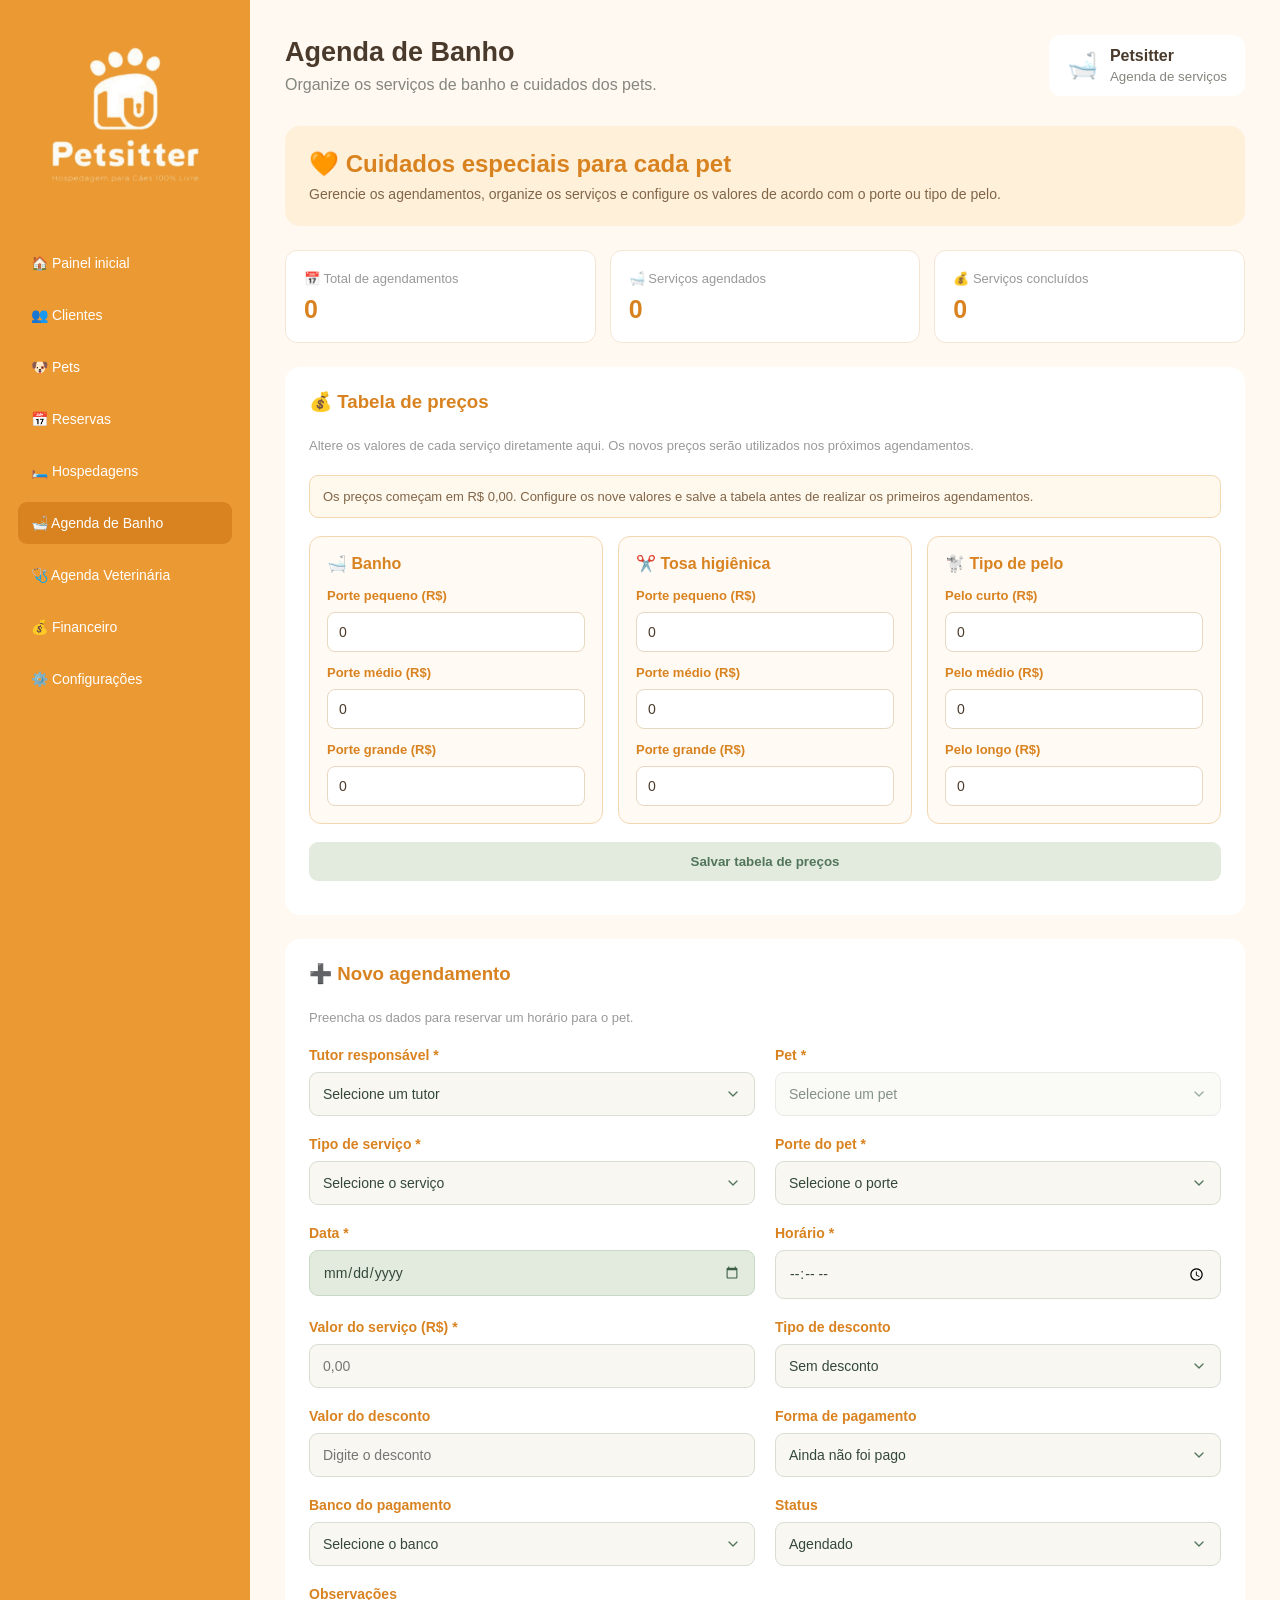
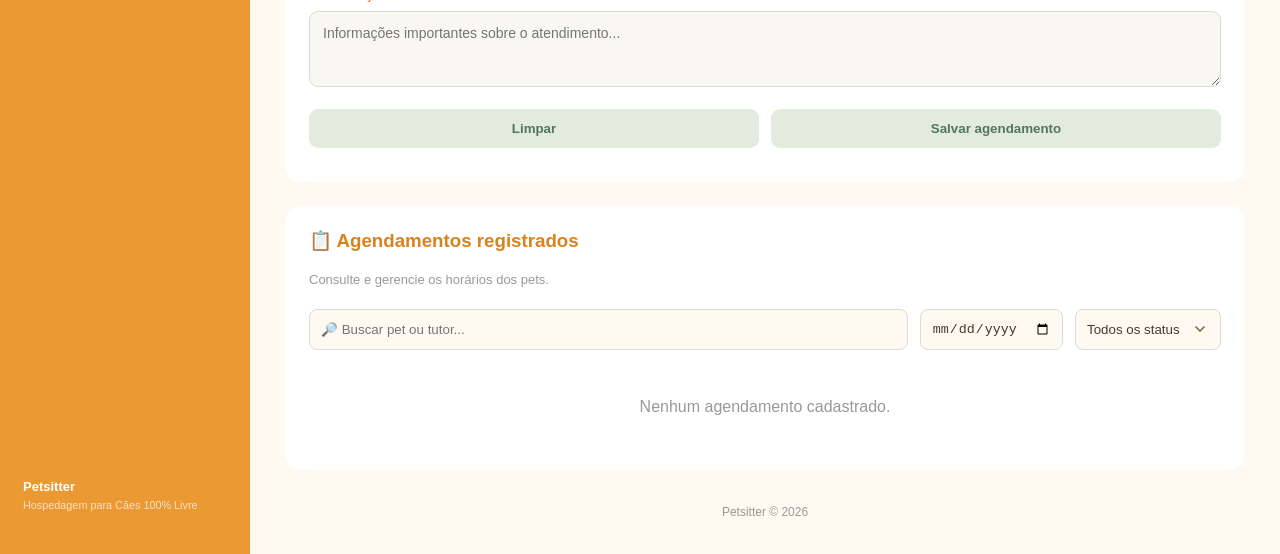
==== commit 209a1131: "Adiciona controle de funcionarios e comissoes" ====
--- a/agenda-banho.html
+++ b/agenda-banho.html
@@ -310,7 +310,10 @@
             localStorage.getItem("hotelPetConfiguracoes")
         ) || {};
 
-        if (configTema.modoEscuro === true) {
+        if (
+            configTema.modoEscuro === true ||
+            configTema.tema === "escuro"
+        ) {
             document.body.classList.add("modo-escuro");
         }
     } catch (erro) {
@@ -568,6 +571,28 @@
                         >
                     </div>
 
+                    <!-- DESCONTO -->
+
+                    <div class="form-group">
+                        <label for="agendaTipoDesconto">Tipo de desconto</label>
+                        <select id="agendaTipoDesconto">
+                            <option value="">Sem desconto</option>
+                            <option value="fixo">Valor fixo (R$)</option>
+                            <option value="porcentagem">Porcentagem (%)</option>
+                        </select>
+                    </div>
+
+                    <div class="form-group">
+                        <label for="agendaValorDesconto">Valor do desconto</label>
+                        <input
+                            type="number"
+                            id="agendaValorDesconto"
+                            min="0"
+                            step="0.01"
+                            placeholder="Digite o desconto"
+                        >
+                    </div>
+
                     <div class="form-group">
                         <label for="agendaFormaPagamento">Forma de pagamento</label>
                         <select id="agendaFormaPagamento">
@@ -576,6 +601,23 @@
                             <option value="Dinheiro">Dinheiro</option>
                             <option value="Cartão de crédito">Cartão de crédito</option>
                             <option value="Cartão de débito">Cartão de débito</option>
+                        </select>
+                    </div>
+
+                    <div class="form-group">
+                        <label for="agendaBancoPagamento">Banco do pagamento</label>
+                        <select id="agendaBancoPagamento">
+                            <option value="">Selecione o banco</option>
+                            <option value="Nubank">Nubank</option>
+                            <option value="Banco Inter">Banco Inter</option>
+                            <option value="Itaú">Itaú</option>
+                            <option value="Bradesco">Bradesco</option>
+                            <option value="Banco do Brasil">Banco do Brasil</option>
+                            <option value="Santander">Santander</option>
+                            <option value="Caixa Econômica Federal">Caixa Econômica Federal</option>
+                            <option value="Mercado Pago">Mercado Pago</option>
+                            <option value="PicPay">PicPay</option>
+                            <option value="Outro">Outro</option>
                         </select>
                     </div>
 
@@ -633,7 +675,7 @@
 
         </section>
 
-        <!-- LISTA DE AGENDAMENTOS EM CARTÕES -->
+        <!-- LISTA DE AGENDAMENTOS -->
 
         <section class="panel client-list">
 
@@ -684,7 +726,7 @@
 
 </div>
 
-<script src="js/agenda-banho.js?v=5"></script>
+<script src="js/agenda-banho.js?v=7"></script>
 <script src="js/app.js?v=9"></script>
 </body>
 </html>
